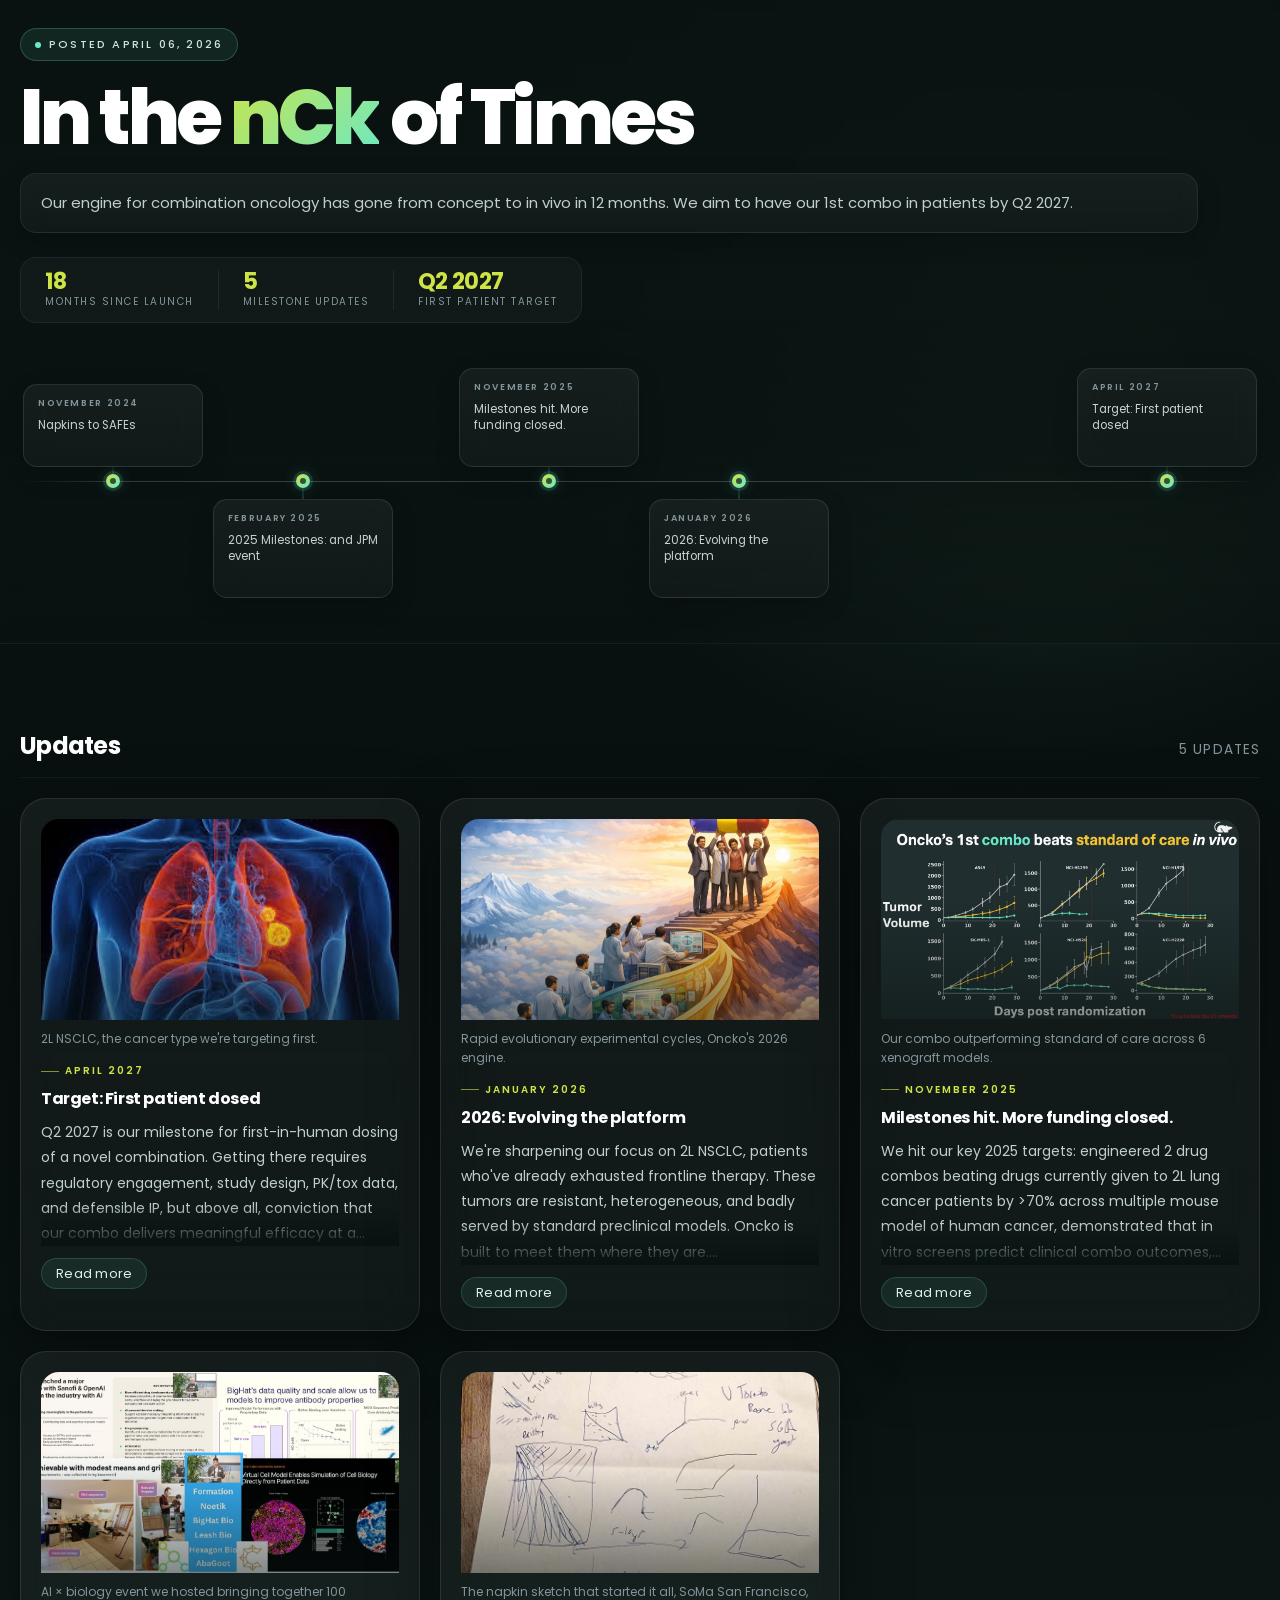
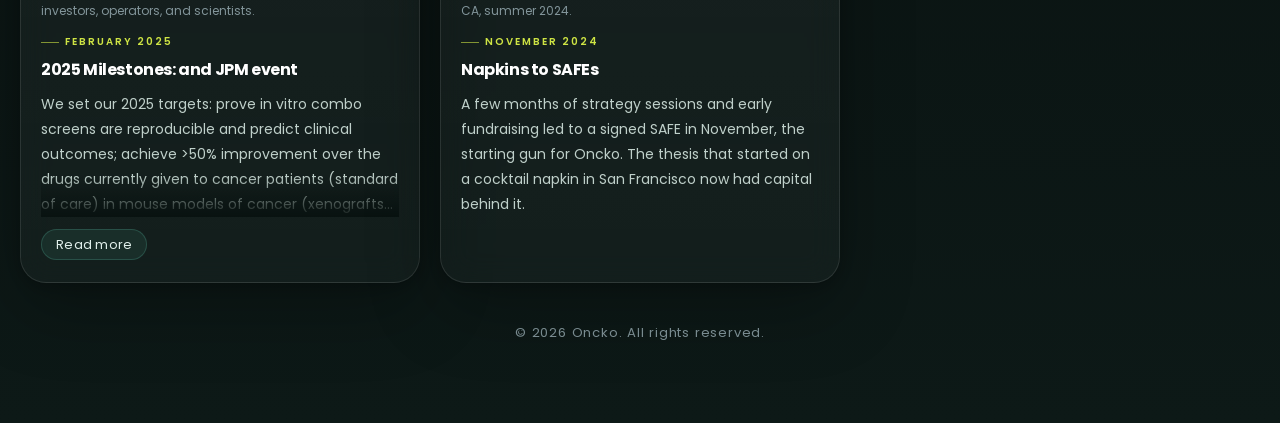
==== inthenckoftimes.html @ 24f765e7 "fixes" ====
<!DOCTYPE html>
<html lang="en">
<head>
  <meta charset="utf-8" />
  <meta name="viewport" content="width=device-width, initial-scale=1.0" />
  <meta name="color-scheme" content="dark" />
  <meta name="robots" content="noindex, nofollow" />
  <title>In the nCk of Times</title>
  <!-- OG / social -->
  <meta property="og:title" content="In the nCk of Times" />
  <meta property="og:description" content="Our engine for combination oncology has gone from concept to in vivo in 12 months. We aim to have our 1st combo in patients by Q2 2027." />
  <meta property="og:type" content="website" />
  <!-- Fonts -->
  <link rel="preconnect" href="https://fonts.googleapis.com">
  <link rel="preconnect" href="https://fonts.gstatic.com" crossorigin>
  <link href="https://fonts.googleapis.com/css2?family=Poppins:ital,wght@0,300;0,400;0,500;0,600;0,700;0,800;1,300;1,400&display=swap" rel="stylesheet">
  <style>
:root {
  --bg-1: #0a1312;
  --bg-2: #08100f;
  --bg-3: #0d1917;
  --text: #ffffff;
  --muted: #bfd0ca;
  --muted-2: #82959a;
  --brand-lime: #cee444;
  --brand-mint: #68e9ca;
  --brand-mint-dim: rgba(104,233,202,0.18);
  --brand-lime-dim: rgba(206,228,68,0.12);
  --panel-border: rgba(255,255,255,0.10);
  --panel-bg: linear-gradient(180deg, rgba(255,255,255,0.05) 0%, rgba(255,255,255,0.03) 100%);
  --shadow-card: 0 24px 72px rgba(0,0,0,0.28), 0 4px 16px rgba(0,0,0,0.18);
  --shadow-sm: 0 8px 24px rgba(0,0,0,0.2);
  --ease-smooth: cubic-bezier(0.22, 1, 0.36, 1);
  --radius: 26px;
  --radius-sm: 16px;
  --timeline-dot-size: 14px;
  --font-display: 'Poppins', ui-sans-serif, system-ui, sans-serif;
  --font-body: 'Poppins', ui-sans-serif, system-ui, sans-serif;
}

* { box-sizing: border-box; margin: 0; padding: 0; }
html { scroll-behavior: smooth; }

body {
  color: var(--text);
  font-family: var(--font-body);
  background:
    radial-gradient(circle at 80% 12%, rgba(104,233,202,0.12), transparent 26%),
    radial-gradient(circle at 84% 16%, rgba(206,228,68,0.08), transparent 18%),
    linear-gradient(180deg, var(--bg-1) 0%, var(--bg-2) 48%, var(--bg-3) 100%);
  overflow-x: hidden;
  -webkit-font-smoothing: antialiased;
}

/* ─── Subtle grid overlay ───────────────────────────────────────────────── */
body::before {
  content: "";
  position: fixed;
  inset: 0;
  background-image:
    linear-gradient(rgba(255,255,255,0.035) 1px, transparent 1px),
    linear-gradient(90deg, rgba(255,255,255,0.035) 1px, transparent 1px);
  background-size: 46px 46px;
  opacity: 0.18;
  pointer-events: none;
  z-index: 0;
}

a { color: var(--brand-mint); text-decoration: none; transition: color 0.2s; }
a:hover { color: #a0fff0; }

/* ─── Hero ─────────────────────────────────────────────────────────────── */
.hero {
  position: relative;
  z-index: 10;
  border-bottom: 1px solid rgba(255,255,255,0.05);
  background: linear-gradient(180deg,
    rgba(10,19,18,0.97) 0%,
    rgba(10,19,18,0.90) 70%,
    rgba(10,19,18,0.40) 100%);
  backdrop-filter: blur(16px);
}

.hero-inner, .shell {
  width: min(1280px, calc(100% - 40px));
  margin: 0 auto;
}
.hero-inner { padding: 28px 0 0; }

/* Top pill */
.top-pills { display: flex; gap: 10px; flex-wrap: wrap; margin-bottom: 20px; }
.kicker {
  display: inline-flex;
  align-items: center;
  gap: 8px;
  padding: 7px 14px;
  border-radius: 999px;
  border: 1px solid rgba(104,233,202,0.24);
  background: rgba(104,233,202,0.09);
  color: rgba(236,252,247,0.88);
  font-size: 11px;
  letter-spacing: 0.2em;
  text-transform: uppercase;
  font-family: var(--font-body);
  font-weight: 500;
}
.kicker-dot {
  width: 6px; height: 6px;
  border-radius: 50%;
  background: var(--brand-mint);
  animation: pulse-dot 2s ease-in-out infinite;
}
@keyframes pulse-dot {
  0%, 100% { opacity: 1; transform: scale(1); }
  50% { opacity: 0.5; transform: scale(0.7); }
}

/* Headline */
h1 {
  font-family: var(--font-display);
  font-size: clamp(2.6rem, 6vw, 5.2rem);
  line-height: 0.94;
  letter-spacing: -0.05em;
  font-weight: 800;
  margin-bottom: 20px;
}
h1 a {
  background: linear-gradient(135deg, var(--brand-lime) 0%, var(--brand-mint) 100%);
  -webkit-background-clip: text;
  -webkit-text-fill-color: transparent;
  background-clip: text;
}

/* Thesis box */
.thesis-box {
  margin-bottom: 24px;
  border: 1px solid rgba(255,255,255,0.07);
  background: var(--panel-bg);
  border-radius: var(--radius-sm);
  padding: 16px 20px;
  backdrop-filter: blur(10px);
  box-shadow: var(--shadow-sm);
  color: var(--muted);
  font-size: 15px;
  line-height: 1.7;
  width: min(1200px, 95%)
}
.thesis-box strong { color: var(--text); }

/* Stats bar */
.stats-bar {
  display: flex;
  align-items: center;
  gap: 0;
  margin-bottom: 28px;
  border: 1px solid rgba(255,255,255,0.06);
  background: rgba(255,255,255,0.03);
  border-radius: var(--radius-sm);
  overflow: hidden;
  width: fit-content;
}
.stat-item {
  display: flex;
  flex-direction: column;
  padding: 12px 24px;
  gap: 2px;
}
.stat-num {
  font-family: var(--font-display);
  font-size: 1.4rem;
  font-weight: 700;
  color: var(--brand-lime);
  letter-spacing: -0.03em;
  line-height: 1;
}
.stat-label {
  font-size: 10px;
  letter-spacing: 0.15em;
  text-transform: uppercase;
  color: var(--muted-2);
}
.stat-divider {
  width: 1px;
  height: 40px;
  background: rgba(255,255,255,0.07);
}

/* ─── Timeline: Desktop ─────────────────────────────────────────────────── */
.timeline-shell { padding-bottom: 32px; }
.timeline-desktop { display: block; }
.timeline-mobile  { display: none;  }

/* overflow: visible so cards/dots that extend beyond the min-height don't clip.
   The hero-inner uses width:min(...) so the rail-wrap must also not clip sides. */
.timeline-rail-wrap {
  position: relative;
  height: 260px;          /* fixed height — not min-height — so dot math is stable */
  overflow: visible;      /* never clip protruding cards or dots */
}
.timeline-rail {
  position: absolute;
  left: 0; right: 0;
  /* Rail sits exactly at the midpoint so above/below cards have equal room */
  top: 130px;
  height: 1px;
  background: linear-gradient(90deg,
    transparent 0%,
    rgba(255,255,255,0.18) 8%,
    rgba(255,255,255,0.18) 92%,
    transparent 100%);
}

/* Groups — the whole group spans the full container height so we can
   bottom-anchor the "above" card independently of its content height.
   Rail lives at top:130px within .timeline-rail-wrap.
   Dot always placed at top: calc(130px - dot_size/2) from GROUP top (which = 0). */
.timeline-group {
  position: absolute;
  transform: translateX(-50%);
  width: 180px;
  height: 260px;          /* matches rail-wrap height */
}
/* Above groups: card is bottom-anchored, grows upward away from rail */
.timeline-group.above { top: 0; }
.timeline-group.above .timeline-group-card {
  position: absolute;
  bottom: 144px;          /* 260 - 130 + 14px gap above rail = sits cleanly above */
  left: 0; right: 0;
}
/* Below groups: card sits below the rail */
.timeline-group.below { top: 0; }
.timeline-group.below .timeline-group-card {
  position: absolute;
  top: 148px;             /* 130px rail + 18px gap */
  left: 0; right: 0;
}

.timeline-group-card {
  border: 1px solid rgba(255,255,255,0.10);
  background: var(--panel-bg);
  border-radius: 14px;
  padding: 12px 14px;
  box-shadow: var(--shadow-sm);
  backdrop-filter: blur(12px);
  cursor: pointer;
  transition: border-color 0.25s var(--ease-smooth), transform 0.25s var(--ease-smooth), box-shadow 0.25s var(--ease-smooth), background 0.25s var(--ease-smooth);
}
/* Trigger card hover from parent group hover OR card self-hover */
.timeline-group:hover .timeline-group-card,
.timeline-group-card:hover {
  border-color: rgba(104,233,202,0.45);
  background: linear-gradient(160deg, rgba(104,233,202,0.08) 0%, rgba(255,255,255,0.04) 100%);
  transform: translateY(-3px);
  box-shadow: 0 16px 40px rgba(0,0,0,0.35), 0 0 0 1px rgba(104,233,202,0.18);
}
/* Show a ↓ hint on above cards so users know they link downward */
.timeline-group .timeline-group-card::after {
  content: "↓ view";
  display: block;
  margin-top: 8px;
  font-size: 9px;
  letter-spacing: 0.14em;
  text-transform: uppercase;
  color: var(--brand-mint);
  opacity: 0;
  transform: translateY(4px);
  transition: opacity 0.2s, transform 0.2s;
}

.timeline-group:hover .timeline-group-card::after,
.timeline-group-card:hover::after {
  opacity: 1;
  transform: translateY(0);
}

.timeline-month {
  color: var(--muted-2);
  font-size: 9px;
  letter-spacing: 0.18em;
  text-transform: uppercase;
  margin-bottom: 8px;
  font-weight: 600;
}
.timeline-links { display: flex; flex-direction: column; gap: 6px; }
.timeline-links a {
  display: block;
  color: rgba(240,250,247,0.82);
  font-size: 11.5px;
  line-height: 1.35;
  font-weight: 400;
  transition: color 0.2s;
}
.timeline-links a:hover { color: #ffffff; }

/* Stem lines — both stretch between card edge and the dot on the rail.
   Dot is always at top: calc(130px - 7px) = 123px from group top.
   ABOVE card bottom is at: 260 - 144 = 116px → stem from 116px to 123px (7px).
   BELOW card top is at 148px → stem from 130px+7px=137px to 148px (11px). */
.timeline-stem {
  position: absolute;
  left: 50%;
  width: 1px;
  transform: translateX(-50%);
  background: linear-gradient(to bottom, rgba(104,233,202,0.15), rgba(104,233,202,0.35));
  pointer-events: none;
}
.timeline-group.above .timeline-stem {
  top: 116px;    /* = card bottom (260 - 144) */
  height: 14px;  /* reaches dot top at 130px */
}
.timeline-group.below .timeline-stem {
  top: 137px;    /* = dot bottom (130 + 7) */
  height: 11px;  /* reaches card top at 148px */
}

/* ─── Desktop timeline group is now a single <a> ────────────────────────── */
.timeline-group {
  text-decoration: none;
  color: inherit;
}
.timeline-group:focus-visible {
  outline: 2px solid var(--brand-mint);
  outline-offset: 4px;
  border-radius: 14px;
}

/* Title-link spans (data-href) inside the group card */
.tl-title-link {
  display: block;
  color: rgba(240,250,247,0.82);
  font-size: 11.5px;
  line-height: 1.35;
  font-weight: 400;
  cursor: pointer;
  transition: color 0.2s;
}
.tl-title-link:hover { color: #ffffff; }
.tl-title-link:focus-visible {
  outline: 1px solid var(--brand-mint);
  outline-offset: 2px;
  border-radius: 3px;
}

/* Dots — anchored ABSOLUTELY from the group container at the rail line */
.timeline-dot {
  position: absolute;
  left: 50%;
  width: var(--timeline-dot-size);
  height: var(--timeline-dot-size);
  transform: translateX(-50%);
  border-radius: 50%;
  background: linear-gradient(135deg, var(--brand-lime), var(--brand-mint));
  box-shadow: 0 0 0 3px rgba(104,233,202,0.15), 0 0 16px rgba(104,233,202,0.25);
  pointer-events: none;   /* parent <a> handles all clicks */
  transition: box-shadow 0.25s var(--ease-smooth), transform 0.2s var(--ease-smooth);
  display: flex;
  align-items: center;
  justify-content: center;
}
.timeline-dot span {
  display: block;
  width: 6px;
  height: 6px;
  background: rgba(10,19,18,0.7);
  border-radius: 50%;
  transition: transform 0.2s var(--ease-smooth);
}
/* Dot animates whenever the parent group <a> is hovered or focused */
.timeline-group:hover .timeline-dot,
.timeline-group:focus-visible .timeline-dot {
  box-shadow: 0 0 0 6px rgba(104,233,202,0.22), 0 0 28px rgba(104,233,202,0.5);
  transform: translateX(-50%) scale(1.25);
}
.timeline-group:hover .timeline-dot span,
.timeline-group:focus-visible .timeline-dot span { transform: scale(0); }

/* Both above and below: dot sits at exactly top:130px - half dot height from container top */
.timeline-group.above .timeline-dot,
.timeline-group.below .timeline-dot {
  top: calc(130px - var(--timeline-dot-size) / 2);
}

/* ─── Timeline: Mobile (vertical) ─────────────────────────────────────── */
@media (max-width: 760px) {
  .timeline-desktop { display: none; }
  .timeline-mobile  { display: block; padding: 4px 0 16px; }

  .timeline-mobile-item {
    display: flex;
    align-items: center;          /* vertically center dot with content block */
    gap: 14px;
    position: relative;
    padding-bottom: 16px;
    text-decoration: none;
    color: var(--text);
  }
  /* Vertical connector — runs from center of this dot to center of next */
  .timeline-mobile-item:not(:last-child)::after {
    content: "";
    position: absolute;
    left: 13px;                   /* half of 28px dot = center */
    top: 28px;                    /* from dot center downward */
    bottom: 0;
    width: 1px;
    background: rgba(255,255,255,0.1);
    pointer-events: none;
  }

  .timeline-mobile-dot {
    flex-shrink: 0;
    align-self: center;           /* keep dot centered even if content grows */
    width: 28px;
    height: 28px;
    border-radius: 50%;
    background: linear-gradient(135deg, var(--brand-lime), var(--brand-mint));
    box-shadow: 0 0 0 3px rgba(104,233,202,0.12), 0 0 14px rgba(104,233,202,0.2);
    display: flex;
    align-items: center;
    justify-content: center;
    transition: box-shadow 0.25s var(--ease-smooth), transform 0.25s var(--ease-smooth);
  }
  .timeline-mobile-dot span {
    display: block;
    width: 10px; height: 10px;
    background: rgba(10,19,18,0.7);
    border-radius: 50%;
    transition: transform 0.2s var(--ease-smooth);
  }

  /* Hover/focus the whole row → animate both dot AND content */
  .timeline-mobile-item:hover .timeline-mobile-dot,
  .timeline-mobile-item:focus-visible .timeline-mobile-dot {
    box-shadow: 0 0 0 6px rgba(104,233,202,0.2), 0 0 22px rgba(104,233,202,0.45);
    transform: scale(1.18);
  }
  .timeline-mobile-item:hover .timeline-mobile-dot span,
  .timeline-mobile-item:focus-visible .timeline-mobile-dot span {
    transform: scale(0);
  }

  .timeline-mobile-content {
    flex: 1;
    border: 1px solid rgba(255,255,255,0.10);
    background: var(--panel-bg);
    border-radius: 14px;
    padding: 12px 14px;
    backdrop-filter: blur(10px);
    transition: border-color 0.25s var(--ease-smooth), background 0.25s var(--ease-smooth),
                box-shadow 0.25s var(--ease-smooth), transform 0.25s var(--ease-smooth);
  }
  .timeline-mobile-item:hover .timeline-mobile-content,
  .timeline-mobile-item:focus-visible .timeline-mobile-content {
    border-color: rgba(104,233,202,0.45);
    background: linear-gradient(160deg, rgba(104,233,202,0.08) 0%, rgba(255,255,255,0.04) 100%);
    box-shadow: 0 12px 32px rgba(0,0,0,0.3), 0 0 0 1px rgba(104,233,202,0.15);
    transform: translateY(-2px);
  }
  .timeline-mobile-content .timeline-month { margin-bottom: 6px; }

  /* Individual title spans — same tl-title-link pattern as desktop */
  .timeline-mobile-content .tl-title-link {
    display: block;
    color: rgba(240,250,247,0.82);
    font-size: 11.5px;
    line-height: 1.35;
    font-weight: 400;
    cursor: pointer;
    transition: color 0.2s;
  }
  .timeline-mobile-content .tl-title-link:hover { color: #ffffff; }

  .timeline-mobile-item:focus-visible {
    outline: 2px solid var(--brand-mint);
    outline-offset: 3px;
    border-radius: 14px;
  }
}

/* ─── Main content shell ────────────────────────────────────────────────── */
.shell {
  position: relative;
  z-index: 5;
  padding: 36px 0 80px;
}

.section { margin-top: 48px; }
.section-head {
  display: flex;
  align-items: baseline;
  justify-content: space-between;
  gap: 12px;
  margin-bottom: 20px;
  padding-bottom: 14px;
  border-bottom: 1px solid rgba(255,255,255,0.05);
}
.section-title {
  font-family: var(--font-display);
  font-size: clamp(1.15rem, 2vw, 1.5rem);
  letter-spacing: -0.03em;
  font-weight: 700;
}
.section-kicker {
  color: var(--muted-2);
  font-size: 0.85rem;
  letter-spacing: 0.08em;
  text-transform: uppercase;
}

/* ─── Cards ────────────────────────────────────────────────────────────── */
.grid {
  display: grid;
  grid-template-columns: repeat(auto-fill, minmax(320px, 1fr));
  gap: 20px;
}

.card {
  border-radius: var(--radius);
  overflow: hidden;
  border: 1px solid var(--panel-border);
  background: linear-gradient(180deg, rgba(255,255,255,0.05), rgba(255,255,255,0.03));
  backdrop-filter: blur(16px);
  box-shadow: var(--shadow-card);
  scroll-margin-top: 0;
  transition: transform 0.3s var(--ease-smooth),
              box-shadow 0.3s var(--ease-smooth),
              border-color 0.3s;
  /* Entrance animation */
  opacity: 0;
  transform: translateY(20px);
}
.card.visible {
  opacity: 1;
  transform: translateY(0);
  transition: opacity 0.55s ease, transform 0.55s var(--ease-smooth),
              box-shadow 0.3s, border-color 0.3s;
}
.card:hover {
  transform: translateY(-4px);
  box-shadow: 0 32px 80px rgba(0,0,0,0.4), 0 0 0 1px rgba(104,233,202,0.1);
  border-color: rgba(104,233,202,0.24);
}

.image-frame {
  aspect-ratio: 16 / 9;
  background: rgba(255,255,255,0.025);
  overflow: hidden;
  border-radius: 18px 18px 0 0;
  position: relative;
}
.image-frame::after {
  content: "";
  position: absolute;
  inset: 0;
  background: linear-gradient(to bottom, transparent 40%, rgba(10,19,18,0.5) 100%);
}
.card img {
  width: 100%; height: 100%;
  object-fit: cover;
  display: block;
  transition: transform 0.5s cubic-bezier(0.23,1,0.32,1);
}

.card-body { padding: 20px 20px 22px; }

.figure-caption {
  margin-top: 10px;
  color: var(--muted-2);
  font-size: 12px;
  line-height: 1.55;
}

.date {
  display: inline-flex;
  align-items: center;
  gap: 6px;
  font-size: 10px;
  letter-spacing: 0.2em;
  text-transform: uppercase;
  color: var(--brand-lime);
  font-weight: 600;
  margin: 14px 0 10px;
}
.date::before {
  content: "";
  display: block;
  width: 18px; height: 1px;
  background: var(--brand-lime);
  opacity: 0.6;
}

.card h2 {
  font-family: var(--font-display);
  margin: 0 0 12px;
  font-size: clamp(1rem, 1.2vw, 1.1rem);
  line-height: 1.2;
  letter-spacing: -0.025em;
  font-weight: 700;
  color: var(--text);
  /* scroll-margin set dynamically by JS to clear the hero header */
  scroll-margin-top: 120px;
}

.richtext {
  color: var(--muted);
  font-size: 14px;
  line-height: 1.8;
}
.richtext p { margin: 0 0 10px; }
.richtext p:last-child { margin-bottom: 0; }
.richtext strong { color: rgba(244,252,249,0.95); }
.richtext em { color: rgba(230,245,241,0.85); font-style: italic; }
.richtext a { color: var(--brand-mint); }

.empty-summary { display: none; }

/* Collapsible text */
.summary { position: relative; }
.summary.is-collapsible:not(.expanded) {
  display: -webkit-box;
  -webkit-box-orient: vertical;
  -webkit-line-clamp: 5;
  overflow: hidden;
}
.summary.is-collapsible:not(.expanded)::after {
  content: "";
  position: absolute;
  inset: auto 0 0 0;
  height: 3em;
  pointer-events: none;
  background: linear-gradient(transparent, rgba(8,18,16,0.95));
}

.read-more-btn {
  margin-top: 12px;
  cursor: pointer;
  color: rgba(236,250,246,0.95);
  border: 1px solid rgba(104,233,202,0.18);
  background: rgba(104,233,202,0.08);
  border-radius: 999px;
  padding: 8px 14px;
  font-family: var(--font-body);
  font-size: 13px;
  line-height: 1;
  letter-spacing: 0.02em;
  transition: background 180ms ease, border-color 180ms ease, transform 180ms ease;
}
.read-more-btn:hover {
  background: rgba(104,233,202,0.14);
  border-color: rgba(104,233,202,0.28);
  transform: translateY(-1px);
}
.read-more-btn[hidden] { display: none !important; }

/* Why this matters */
.why-box {
  margin-top: 16px;
  border-radius: 10px;
  border: 1px solid rgba(104,233,202,0.14);
  background: rgba(104,233,202,0.05);
  padding: 12px 14px;
}
.why-label {
  font-size: 9px;
  letter-spacing: 0.2em;
  text-transform: uppercase;
  color: var(--brand-mint);
  font-weight: 600;
  margin-bottom: 8px;
}
.why-box p {
  color: rgba(240,250,247,0.85);
  font-size: 13px;
  line-height: 1.65;
  margin: 0;
}

/* ─── Closing box ───────────────────────────────────────────────────────── */
.closing-box {
  margin-top: 56px;
  border-radius: var(--radius);
  border: 1px solid rgba(255,255,255,0.06);
  background: linear-gradient(135deg, rgba(206,228,68,0.04) 0%, rgba(104,233,202,0.06) 100%);
  padding: 32px 36px;
  backdrop-filter: blur(12px);
  position: relative;
  overflow: hidden;
}
.closing-box::before {
  content: "";
  position: absolute;
  top: -40px; right: -40px;
  width: 200px; height: 200px;
  border-radius: 50%;
  background: radial-gradient(circle, rgba(104,233,202,0.07) 0%, transparent 70%);
  pointer-events: none;
}
.closing-eyebrow {
  font-size: 10px;
  letter-spacing: 0.2em;
  text-transform: uppercase;
  color: var(--brand-lime);
  font-weight: 600;
  margin-bottom: 12px;
}
.closing-title {
  font-family: var(--font-display);
  font-size: 1.3rem;
  letter-spacing: -0.03em;
  font-weight: 700;
  margin-bottom: 12px;
}
.closing-body {
  color: var(--muted);
  font-size: 15px;
  line-height: 1.75;
}

/* ─── Footer ─────────────────────────────────────────────────────────────── */
.footer-note {
  color: var(--muted-2);
  text-align: center;
  padding-top: 40px;
  font-size: 0.82rem;
  letter-spacing: 0.06em;
}

/* ─── Entrance animations ───────────────────────────────────────────────── */
[data-animate] {
  opacity: 0;
  transform: translateY(16px);
  transition: opacity 0.6s ease, transform 0.6s var(--ease-smooth);
}
[data-animate].visible {
  opacity: 1;
  transform: translateY(0);
}

/* ─── Responsive ─────────────────────────────────────────────────────────── */
@media (max-width: 860px) {
  .stats-bar { width: 100%; }
  .stat-item { flex: 1; align-items: center; }
}
@media (max-width: 600px) {
  .hero-inner, .shell { width: calc(100% - 28px); }
  .grid { grid-template-columns: 1fr; }
  .stats-bar {
    flex-direction: column;
    width: fit-content;
  }
  .stat-divider { width: 40px; height: 1px; }
  .closing-box { padding: 24px 20px; }
  h1 { margin-bottom: 16px; }
}
</style>
</head>
<body>
  <header class="hero">
    <div class="hero-inner">
      <div class="top-pills">
        <div class="kicker"><span class="kicker-dot"></span>Posted April 06, 2026</div>
      </div>
      <h1>In the <a href="https://en.wikipedia.org/wiki/Binomial_coefficient" target="_blank" rel="noopener noreferrer">nCk</a> of Times</h1>
      <div class="thesis-box"><p>Our engine for combination oncology has gone from concept to in vivo in 12 months. We aim to have our 1st combo in patients by Q2 2027.</p></div>
      <div class="stats-bar">
  <div class="stat-item">
    <span class="stat-num">18</span>
    <span class="stat-label">months since launch</span>
  </div>
  <div class="stat-divider"></div>
  <div class="stat-item">
    <span class="stat-num">5</span>
    <span class="stat-label">milestone updates</span>
  </div>
  <div class="stat-divider"></div>
  <div class="stat-item">
    <span class="stat-num">Q2 2027</span>
    <span class="stat-label">first patient target</span>
  </div>
</div>
      <div class="timeline-shell"><div class="timeline-desktop"><div class="timeline-rail-wrap"><div class="timeline-rail"></div><a class="timeline-group above" href="#update-napkins-to-safes" style="left:7.50%;" aria-label="Jump to November 2024 updates"><div class="timeline-group-card"><div class="timeline-month">November 2024</div><div class="timeline-links"><span class="tl-title-link" data-href="#update-napkins-to-safes" role="link" tabindex="0">Napkins to SAFEs</span></div></div><div class="timeline-stem"></div><div class="timeline-dot"><span></span></div></a><a class="timeline-group below" href="#update-2025-milestones-and-jpm-event" style="left:22.81%;" aria-label="Jump to February 2025 updates"><div class="timeline-group-card"><div class="timeline-month">February 2025</div><div class="timeline-links"><span class="tl-title-link" data-href="#update-2025-milestones-and-jpm-event" role="link" tabindex="0">2025 Milestones: and JPM event</span></div></div><div class="timeline-stem"></div><div class="timeline-dot"><span></span></div></a><a class="timeline-group above" href="#update-milestones-hit-more-funding-closed" style="left:42.67%;" aria-label="Jump to November 2025 updates"><div class="timeline-group-card"><div class="timeline-month">November 2025</div><div class="timeline-links"><span class="tl-title-link" data-href="#update-milestones-hit-more-funding-closed" role="link" tabindex="0">Milestones hit. More funding closed.</span></div></div><div class="timeline-stem"></div><div class="timeline-dot"><span></span></div></a><a class="timeline-group below" href="#update-2026-evolving-the-platform" style="left:57.98%;" aria-label="Jump to January 2026 updates"><div class="timeline-group-card"><div class="timeline-month">January 2026</div><div class="timeline-links"><span class="tl-title-link" data-href="#update-2026-evolving-the-platform" role="link" tabindex="0">2026: Evolving the platform</span></div></div><div class="timeline-stem"></div><div class="timeline-dot"><span></span></div></a><a class="timeline-group above" href="#update-target-first-patient-dosed" style="left:92.50%;" aria-label="Jump to April 2027 updates"><div class="timeline-group-card"><div class="timeline-month">April 2027</div><div class="timeline-links"><span class="tl-title-link" data-href="#update-target-first-patient-dosed" role="link" tabindex="0">Target: First patient dosed</span></div></div><div class="timeline-stem"></div><div class="timeline-dot"><span></span></div></a></div></div><div class="timeline-mobile"><a class="timeline-mobile-item" href="#update-napkins-to-safes" aria-label="Jump to November 2024 updates"><div class="timeline-mobile-dot"><span></span></div><div class="timeline-mobile-content"><div class="timeline-month">November 2024</div><div class="timeline-links"><span class="tl-title-link" data-href="#update-napkins-to-safes" role="link" tabindex="0">Napkins to SAFEs</span></div></div></a><a class="timeline-mobile-item" href="#update-2025-milestones-and-jpm-event" aria-label="Jump to February 2025 updates"><div class="timeline-mobile-dot"><span></span></div><div class="timeline-mobile-content"><div class="timeline-month">February 2025</div><div class="timeline-links"><span class="tl-title-link" data-href="#update-2025-milestones-and-jpm-event" role="link" tabindex="0">2025 Milestones: and JPM event</span></div></div></a><a class="timeline-mobile-item" href="#update-milestones-hit-more-funding-closed" aria-label="Jump to November 2025 updates"><div class="timeline-mobile-dot"><span></span></div><div class="timeline-mobile-content"><div class="timeline-month">November 2025</div><div class="timeline-links"><span class="tl-title-link" data-href="#update-milestones-hit-more-funding-closed" role="link" tabindex="0">Milestones hit. More funding closed.</span></div></div></a><a class="timeline-mobile-item" href="#update-2026-evolving-the-platform" aria-label="Jump to January 2026 updates"><div class="timeline-mobile-dot"><span></span></div><div class="timeline-mobile-content"><div class="timeline-month">January 2026</div><div class="timeline-links"><span class="tl-title-link" data-href="#update-2026-evolving-the-platform" role="link" tabindex="0">2026: Evolving the platform</span></div></div></a><a class="timeline-mobile-item" href="#update-target-first-patient-dosed" aria-label="Jump to April 2027 updates"><div class="timeline-mobile-dot"><span></span></div><div class="timeline-mobile-content"><div class="timeline-month">April 2027</div><div class="timeline-links"><span class="tl-title-link" data-href="#update-target-first-patient-dosed" role="link" tabindex="0">Target: First patient dosed</span></div></div></a></div></div>
    </div>
  </header>

  <main class="shell">
    <section class="section" data-animate>
  <div class="section-head">
    <h3 class="section-title">Updates</h3>
    <div class="section-kicker">5 updates</div>
  </div>
  <div class="grid"><article class="card">
  <div class="card-body">
    <div class="image-frame"><img src="img/ncktimes/202704.jpeg" alt="2L NSCLC, the cancer type we&#x27;re targeting first." loading="lazy" decoding="async"></div><div class="figure-caption"><p>2L NSCLC, the cancer type we're targeting first.</p></div>
    <div class="date">April 2027</div>
    <h2 id="update-target-first-patient-dosed">Target: First patient dosed</h2>
    <div class="richtext summary"><p>Q2 2027 is our milestone for first-in-human dosing of a novel combination. Getting there requires regulatory engagement, study design, PK/tox data, and defensible IP, but above all, conviction that our combo delivers meaningful efficacy at a tolerable dose. Every experiment we run is in service of that moment.</p></div>
    <button class="read-more-btn" type="button" onclick="toggleReadMore(this)" aria-expanded="false" hidden>Read more</button>
    
  </div>
</article>
<article class="card">
  <div class="card-body">
    <div class="image-frame"><img src="img/ncktimes/202601.jpg" alt="Rapid evolutionary experimental cycles, Oncko&#x27;s 2026 engine." loading="lazy" decoding="async"></div><div class="figure-caption"><p>Rapid evolutionary experimental cycles, Oncko's 2026 engine.</p></div>
    <div class="date">January 2026</div>
    <h2 id="update-2026-evolving-the-platform">2026: Evolving the platform</h2>
    <div class="richtext summary"><p>We're sharpening our focus on 2L NSCLC, patients who've already exhausted frontline therapy. These tumors are resistant, heterogeneous, and badly served by standard preclinical models. Oncko is built to meet them where they are.</p>
<p>Year 1 → Year 2 targets:
Evidence base: in vitro only →  layered clinical and mechanistic data
Scale of testing: 10 → 100 combos tested in vivo
Program maturity: 1 early screen →  2 pharma/investor-grade packages with defensible IP</p></div>
    <button class="read-more-btn" type="button" onclick="toggleReadMore(this)" aria-expanded="false" hidden>Read more</button>
    
  </div>
</article>
<article class="card">
  <div class="card-body">
    <div class="image-frame"><img src="img/ncktimes/202511.jpg" alt="Our combo outperforming standard of care across 6 xenograft models." loading="lazy" decoding="async"></div><div class="figure-caption"><p>Our combo outperforming standard of care across 6 xenograft models.</p></div>
    <div class="date">November 2025</div>
    <h2 id="update-milestones-hit-more-funding-closed">Milestones hit. More funding closed.</h2>
    <div class="richtext summary"><p>We hit our key 2025 targets: engineered 2 drug combos beating drugs currently given to 2L lung cancer patients by &gt;70% across multiple mouse model of human cancer, demonstrated that in vitro screens predict clinical combo outcomes, and closed additional funding.</p></div>
    <button class="read-more-btn" type="button" onclick="toggleReadMore(this)" aria-expanded="false" hidden>Read more</button>
    
  </div>
</article>
<article class="card">
  <div class="card-body">
    <div class="image-frame"><img src="img/ncktimes/202502.jpg" alt="AI × biology event we hosted bringing together 100 investors, operators, and scientists." loading="lazy" decoding="async"></div><div class="figure-caption"><p>AI × biology event we hosted bringing together 100 investors, operators, and scientists.</p></div>
    <div class="date">February 2025</div>
    <h2 id="update-2025-milestones-and-jpm-event">2025 Milestones: and JPM event</h2>
    <div class="richtext summary"><p>We set our 2025 targets: prove in vitro combo screens are reproducible and predict clinical outcomes; achieve &gt;50% improvement over the drugs currently given to cancer patients (standard of care) in mouse models of cancer (xenografts). Alongside that, our AI x bio side event at JPM drew 100 attendees: pharma, investors, founders, and AI researchers in one room.</p></div>
    <button class="read-more-btn" type="button" onclick="toggleReadMore(this)" aria-expanded="false" hidden>Read more</button>
    
  </div>
</article>
<article class="card">
  <div class="card-body">
    <div class="image-frame"><img src="img/ncktimes/202411.jpg" alt="The napkin sketch that started it all, SoMa San Francisco, CA, summer 2024." loading="lazy" decoding="async"></div><div class="figure-caption"><p>The napkin sketch that started it all, SoMa San Francisco, CA, summer 2024.</p></div>
    <div class="date">November 2024</div>
    <h2 id="update-napkins-to-safes">Napkins to SAFEs</h2>
    <div class="richtext summary"><p>A few months of strategy sessions and early fundraising led to a signed SAFE in November, the starting gun for Oncko. The thesis that started on a cocktail napkin in San Francisco now had capital behind it.</p></div>
    <button class="read-more-btn" type="button" onclick="toggleReadMore(this)" aria-expanded="false" hidden>Read more</button>
    
  </div>
</article></div>
</section>
    <!-- <div class="closing-box" data-animate>
      <div class="closing-eyebrow">What&#8217;s next</div>
      <div class="closing-title">The road to first human dosing</div>
      <div class="closing-body richtext"><p>The next phase is about converting platform advantage into clinical readiness: deepening validation, sharpening program selection, and translating a compounding data engine toward first human dosing in Q2 2027.</p></div>
    </div> -->


    <div class="footer-note">&copy; 2026 Oncko. All rights reserved.</div>
  </main>

  <script>
// ── Read more / collapse ─────────────────────────────────────────────────
function updateSummaryClamp(card) {
  const summary = card.querySelector('.summary');
  const button  = card.querySelector('.read-more-btn');
  if (!summary || !button) return;
  summary.classList.remove('expanded', 'is-collapsible');
  button.hidden = true;
  button.textContent = 'Read more';
  button.setAttribute('aria-expanded', 'false');
  const lineHeight = parseFloat(window.getComputedStyle(summary).lineHeight) || 22;
  const maxH = lineHeight * 5 + 4;
  if (summary.scrollHeight > maxH) {
    summary.classList.add('is-collapsible');
    button.hidden = false;
  }
}

function toggleReadMore(button) {
  const card    = button.closest('.card');
  const summary = card && card.querySelector('.summary');
  if (!summary) return;
  const expanded = summary.classList.toggle('expanded');
  button.textContent = expanded ? 'Show less' : 'Read more';
  button.setAttribute('aria-expanded', String(expanded));
}
window.toggleReadMore = toggleReadMore;

// ── Scroll-margin: stay clear of the sticky hero ──────────────────────────
function updateScrollMargins() {
  const heroH = document.querySelector('.hero')?.offsetHeight ?? 80;
  const margin = heroH + 24;
  // Anchor target is the h2, so put scroll-margin on h2[id]
  document.querySelectorAll('.card h2[id]').forEach(h => {
    h.style.scrollMarginTop = margin + 'px';
  });
}

// ── Reveal a card instantly (bypass entrance animation) ───────────────────
function revealCard(el) {
  if (!el) return;
  // el may be the h2 anchor or the card itself
  const card = el.closest('.card') ?? el;
  card.style.transitionDelay = '0ms';
  card.classList.add('visible');
}

// ── Navigate to an anchor, revealing the target card immediately ──────────
function navigateToHash(hash) {
  if (!hash) return;
  const target = document.querySelector(hash);
  if (!target) return;
  // target is the h2; reveal its parent card before scrolling
  revealCard(target);
  // Also reveal any cards already on-screen
  document.querySelectorAll('.card').forEach(c => {
    const rect = c.getBoundingClientRect();
    if (rect.top < window.innerHeight) revealCard(c);
  });
  requestAnimationFrame(() => {
    target.scrollIntoView({ behavior: 'smooth', block: 'start' });
  });
}

// ── Scroll-triggered entrance animations ─────────────────────────────────
function initAnimations() {
  const io = new IntersectionObserver(
    (entries) => entries.forEach(e => {
      if (e.isIntersecting) {
        e.target.classList.add('visible');
        io.unobserve(e.target);
      }
    }),
    { threshold: 0.06, rootMargin: '0px 0px -30px 0px' }
  );

  document.querySelectorAll('.grid').forEach(grid => {
    grid.querySelectorAll('.card').forEach((card, i) => {
      card.style.transitionDelay = `${i * 60}ms`;
      io.observe(card);
    });
  });

  document.querySelectorAll('[data-animate]').forEach(el => io.observe(el));
}

// ── Intercept in-page anchor clicks and tl-title-link span clicks ────────
document.addEventListener('click', e => {
  // Handle .tl-title-link spans (data-href) — individual title links in groups
  const span = e.target.closest('.tl-title-link[data-href]');
  if (span) {
    e.stopPropagation();  // prevent the parent <a> from also firing
    const hash = span.dataset.href;
    navigateToHash(hash);
    history.pushState(null, '', hash);
    return;
  }
  // Handle normal in-page <a href="#..."> links
  const link = e.target.closest('a[href^="#"]');
  if (!link) return;
  const hash = link.getAttribute('href');
  const target = document.querySelector(hash);
  if (!target) return;
  e.preventDefault();
  navigateToHash(hash);
  history.pushState(null, '', hash);
});

// Keyboard support for tl-title-link spans
document.addEventListener('keydown', e => {
  if (e.key !== 'Enter' && e.key !== ' ') return;
  const span = e.target.closest('.tl-title-link[data-href]');
  if (!span) return;
  e.preventDefault();
  const hash = span.dataset.href;
  navigateToHash(hash);
  history.pushState(null, '', hash);
});

// Handle browser back/forward
window.addEventListener('popstate', () => {
  if (location.hash) navigateToHash(location.hash);
});

// ── Init ─────────────────────────────────────────────────────────────────
window.addEventListener('load', () => {
  document.querySelectorAll('.card').forEach(updateSummaryClamp);
  updateScrollMargins();
  initAnimations();
  // Reveal targeted card if page was opened with a hash (e.g. from a shared link)
  if (location.hash) navigateToHash(location.hash);
});
</script>
</body>
</html>
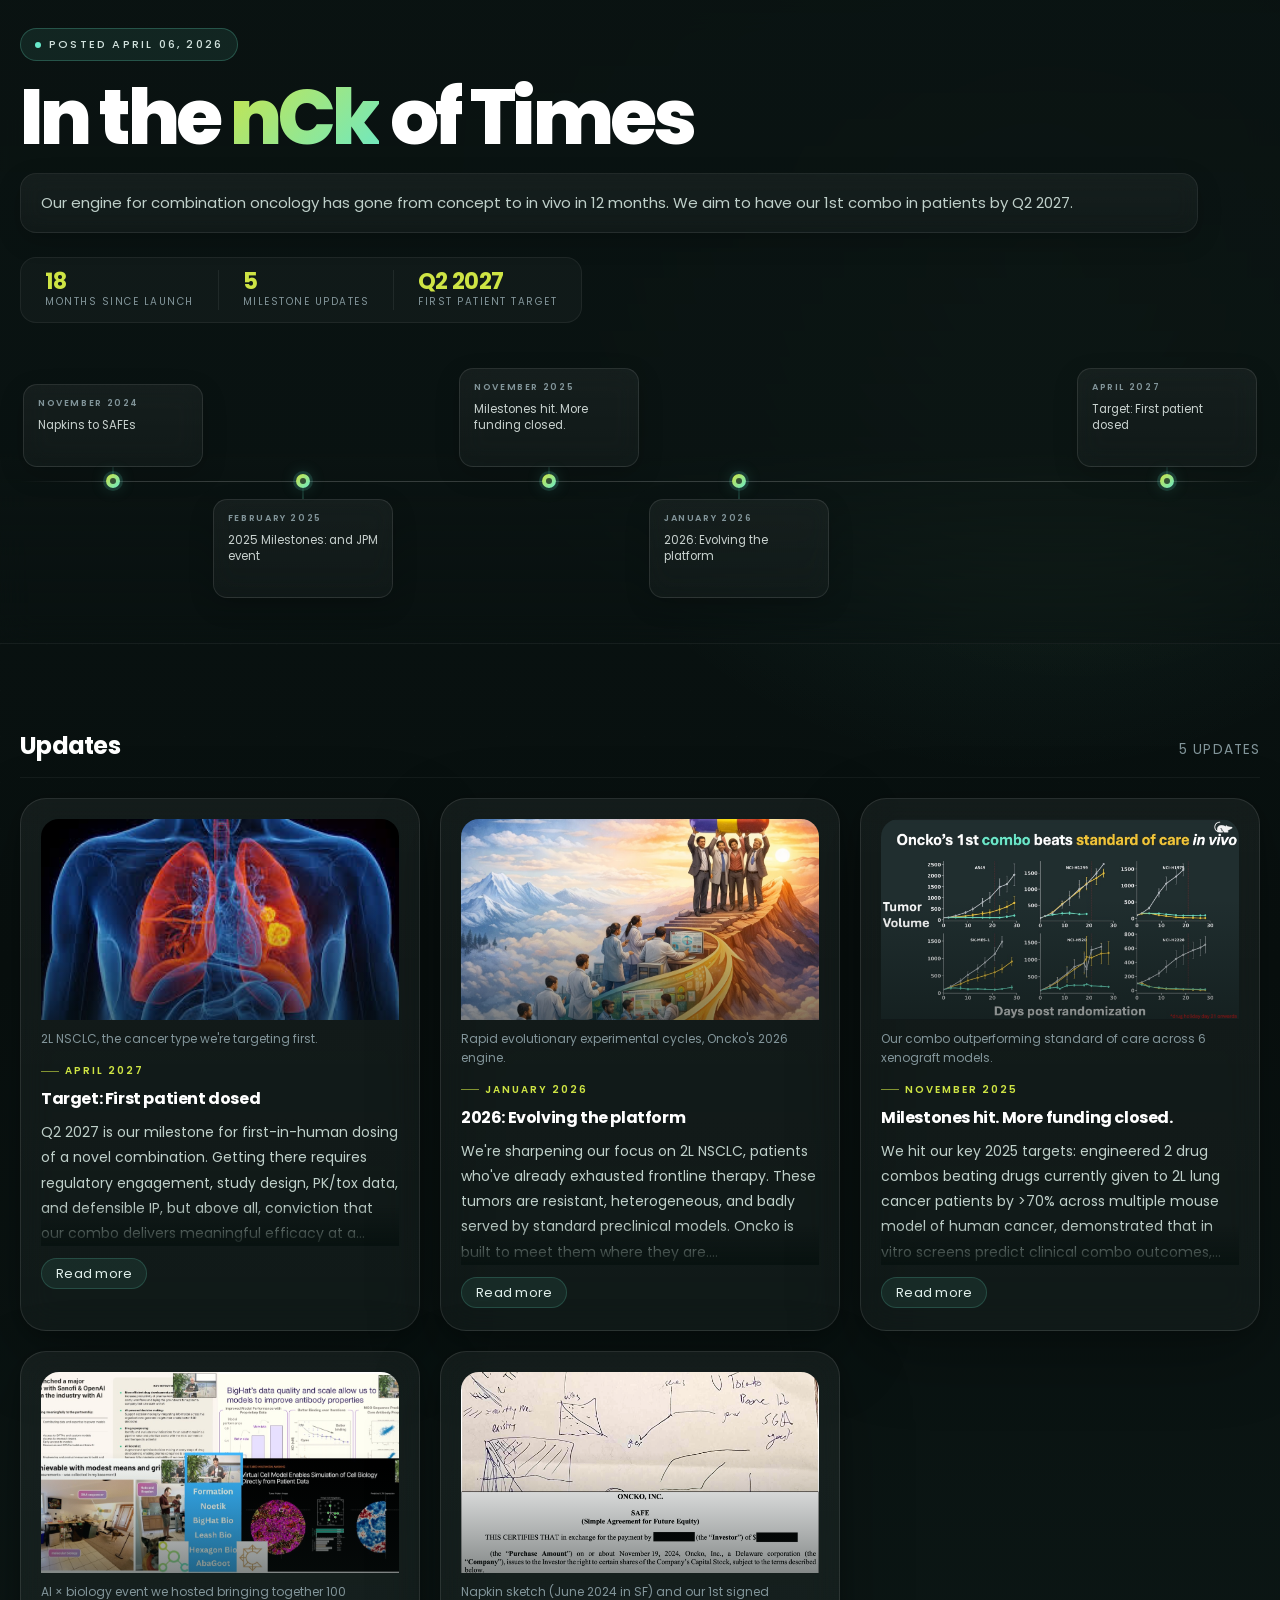
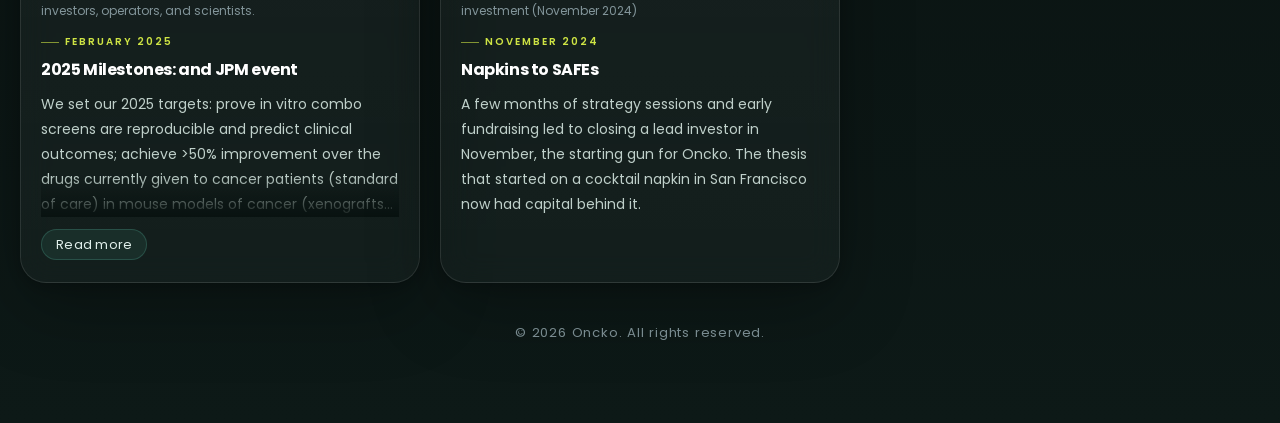
==== commit 6da5486f: "fixnews" ====
--- a/inthenckoftimes.html
+++ b/inthenckoftimes.html
@@ -833,10 +833,10 @@
 </article>
 <article class="card">
   <div class="card-body">
-    <div class="image-frame"><img src="img/ncktimes/202411.jpg" alt="The napkin sketch that started it all, SoMa San Francisco, CA, summer 2024." loading="lazy" decoding="async"></div><div class="figure-caption"><p>The napkin sketch that started it all, SoMa San Francisco, CA, summer 2024.</p></div>
+    <div class="image-frame"><img src="img/ncktimes/202411.jpg" alt="Napkin sketch (June 2024 in SF) and our 1st signed investment (November 2024)" loading="lazy" decoding="async"></div><div class="figure-caption"><p>Napkin sketch (June 2024 in SF) and our 1st signed investment (November 2024)</p></div>
     <div class="date">November 2024</div>
     <h2 id="update-napkins-to-safes">Napkins to SAFEs</h2>
-    <div class="richtext summary"><p>A few months of strategy sessions and early fundraising led to a signed SAFE in November, the starting gun for Oncko. The thesis that started on a cocktail napkin in San Francisco now had capital behind it.</p></div>
+    <div class="richtext summary"><p>A few months of strategy sessions and early fundraising led to closing a lead investor in November, the starting gun for Oncko. The thesis that started on a cocktail napkin in San Francisco now had capital behind it.</p></div>
     <button class="read-more-btn" type="button" onclick="toggleReadMore(this)" aria-expanded="false" hidden>Read more</button>
     
   </div>
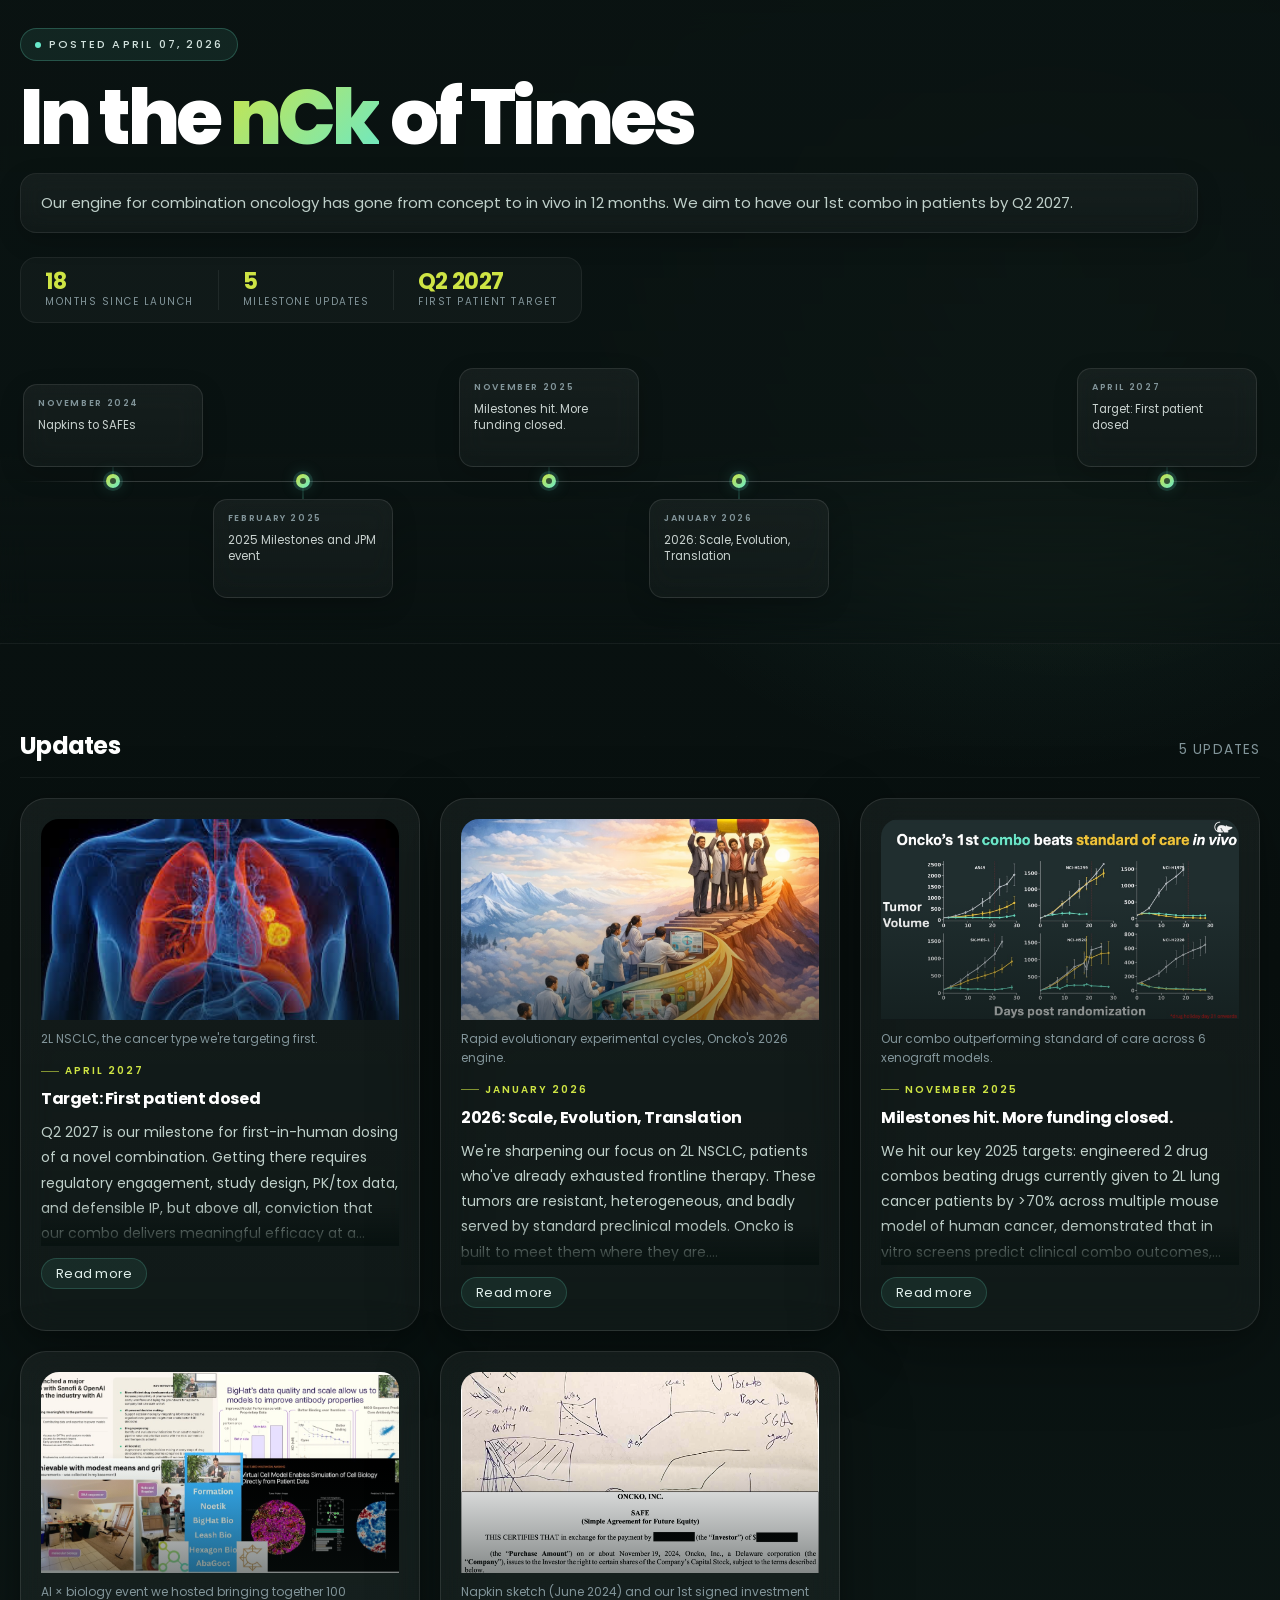
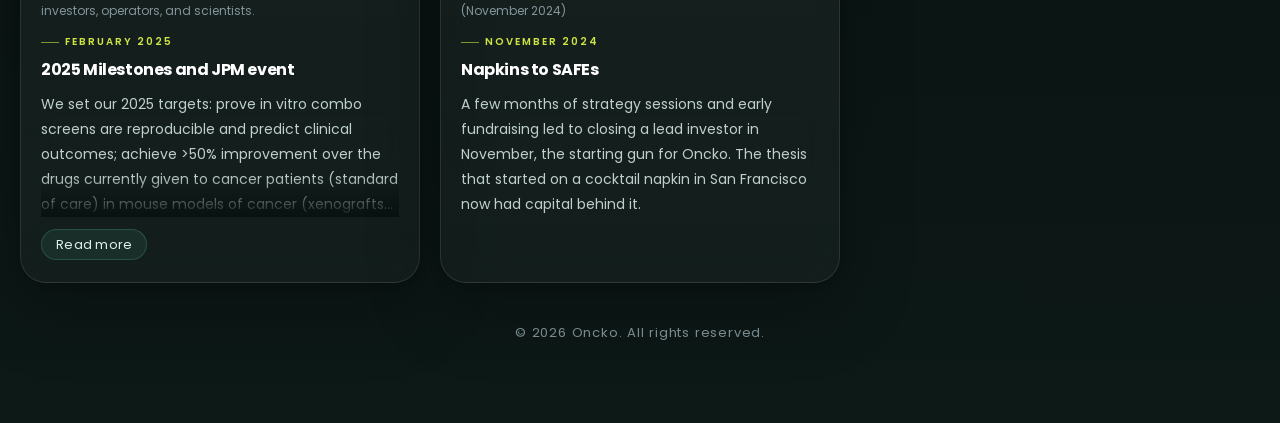
==== commit f770e925: "newsfix" ====
--- a/inthenckoftimes.html
+++ b/inthenckoftimes.html
@@ -757,7 +757,7 @@
   <header class="hero">
     <div class="hero-inner">
       <div class="top-pills">
-        <div class="kicker"><span class="kicker-dot"></span>Posted April 06, 2026</div>
+        <div class="kicker"><span class="kicker-dot"></span>Posted April 07, 2026</div>
       </div>
       <h1>In the <a href="https://en.wikipedia.org/wiki/Binomial_coefficient" target="_blank" rel="noopener noreferrer">nCk</a> of Times</h1>
       <div class="thesis-box"><p>Our engine for combination oncology has gone from concept to in vivo in 12 months. We aim to have our 1st combo in patients by Q2 2027.</p></div>
@@ -777,7 +777,7 @@
     <span class="stat-label">first patient target</span>
   </div>
 </div>
-      <div class="timeline-shell"><div class="timeline-desktop"><div class="timeline-rail-wrap"><div class="timeline-rail"></div><a class="timeline-group above" href="#update-napkins-to-safes" style="left:7.50%;" aria-label="Jump to November 2024 updates"><div class="timeline-group-card"><div class="timeline-month">November 2024</div><div class="timeline-links"><span class="tl-title-link" data-href="#update-napkins-to-safes" role="link" tabindex="0">Napkins to SAFEs</span></div></div><div class="timeline-stem"></div><div class="timeline-dot"><span></span></div></a><a class="timeline-group below" href="#update-2025-milestones-and-jpm-event" style="left:22.81%;" aria-label="Jump to February 2025 updates"><div class="timeline-group-card"><div class="timeline-month">February 2025</div><div class="timeline-links"><span class="tl-title-link" data-href="#update-2025-milestones-and-jpm-event" role="link" tabindex="0">2025 Milestones: and JPM event</span></div></div><div class="timeline-stem"></div><div class="timeline-dot"><span></span></div></a><a class="timeline-group above" href="#update-milestones-hit-more-funding-closed" style="left:42.67%;" aria-label="Jump to November 2025 updates"><div class="timeline-group-card"><div class="timeline-month">November 2025</div><div class="timeline-links"><span class="tl-title-link" data-href="#update-milestones-hit-more-funding-closed" role="link" tabindex="0">Milestones hit. More funding closed.</span></div></div><div class="timeline-stem"></div><div class="timeline-dot"><span></span></div></a><a class="timeline-group below" href="#update-2026-evolving-the-platform" style="left:57.98%;" aria-label="Jump to January 2026 updates"><div class="timeline-group-card"><div class="timeline-month">January 2026</div><div class="timeline-links"><span class="tl-title-link" data-href="#update-2026-evolving-the-platform" role="link" tabindex="0">2026: Evolving the platform</span></div></div><div class="timeline-stem"></div><div class="timeline-dot"><span></span></div></a><a class="timeline-group above" href="#update-target-first-patient-dosed" style="left:92.50%;" aria-label="Jump to April 2027 updates"><div class="timeline-group-card"><div class="timeline-month">April 2027</div><div class="timeline-links"><span class="tl-title-link" data-href="#update-target-first-patient-dosed" role="link" tabindex="0">Target: First patient dosed</span></div></div><div class="timeline-stem"></div><div class="timeline-dot"><span></span></div></a></div></div><div class="timeline-mobile"><a class="timeline-mobile-item" href="#update-napkins-to-safes" aria-label="Jump to November 2024 updates"><div class="timeline-mobile-dot"><span></span></div><div class="timeline-mobile-content"><div class="timeline-month">November 2024</div><div class="timeline-links"><span class="tl-title-link" data-href="#update-napkins-to-safes" role="link" tabindex="0">Napkins to SAFEs</span></div></div></a><a class="timeline-mobile-item" href="#update-2025-milestones-and-jpm-event" aria-label="Jump to February 2025 updates"><div class="timeline-mobile-dot"><span></span></div><div class="timeline-mobile-content"><div class="timeline-month">February 2025</div><div class="timeline-links"><span class="tl-title-link" data-href="#update-2025-milestones-and-jpm-event" role="link" tabindex="0">2025 Milestones: and JPM event</span></div></div></a><a class="timeline-mobile-item" href="#update-milestones-hit-more-funding-closed" aria-label="Jump to November 2025 updates"><div class="timeline-mobile-dot"><span></span></div><div class="timeline-mobile-content"><div class="timeline-month">November 2025</div><div class="timeline-links"><span class="tl-title-link" data-href="#update-milestones-hit-more-funding-closed" role="link" tabindex="0">Milestones hit. More funding closed.</span></div></div></a><a class="timeline-mobile-item" href="#update-2026-evolving-the-platform" aria-label="Jump to January 2026 updates"><div class="timeline-mobile-dot"><span></span></div><div class="timeline-mobile-content"><div class="timeline-month">January 2026</div><div class="timeline-links"><span class="tl-title-link" data-href="#update-2026-evolving-the-platform" role="link" tabindex="0">2026: Evolving the platform</span></div></div></a><a class="timeline-mobile-item" href="#update-target-first-patient-dosed" aria-label="Jump to April 2027 updates"><div class="timeline-mobile-dot"><span></span></div><div class="timeline-mobile-content"><div class="timeline-month">April 2027</div><div class="timeline-links"><span class="tl-title-link" data-href="#update-target-first-patient-dosed" role="link" tabindex="0">Target: First patient dosed</span></div></div></a></div></div>
+      <div class="timeline-shell"><div class="timeline-desktop"><div class="timeline-rail-wrap"><div class="timeline-rail"></div><a class="timeline-group above" href="#update-napkins-to-safes" style="left:7.50%;" aria-label="Jump to November 2024 updates"><div class="timeline-group-card"><div class="timeline-month">November 2024</div><div class="timeline-links"><span class="tl-title-link" data-href="#update-napkins-to-safes" role="link" tabindex="0">Napkins to SAFEs</span></div></div><div class="timeline-stem"></div><div class="timeline-dot"><span></span></div></a><a class="timeline-group below" href="#update-2025-milestones-and-jpm-event" style="left:22.81%;" aria-label="Jump to February 2025 updates"><div class="timeline-group-card"><div class="timeline-month">February 2025</div><div class="timeline-links"><span class="tl-title-link" data-href="#update-2025-milestones-and-jpm-event" role="link" tabindex="0">2025 Milestones and JPM event</span></div></div><div class="timeline-stem"></div><div class="timeline-dot"><span></span></div></a><a class="timeline-group above" href="#update-milestones-hit-more-funding-closed" style="left:42.67%;" aria-label="Jump to November 2025 updates"><div class="timeline-group-card"><div class="timeline-month">November 2025</div><div class="timeline-links"><span class="tl-title-link" data-href="#update-milestones-hit-more-funding-closed" role="link" tabindex="0">Milestones hit. More funding closed.</span></div></div><div class="timeline-stem"></div><div class="timeline-dot"><span></span></div></a><a class="timeline-group below" href="#update-2026-scale-evolution-translation" style="left:57.98%;" aria-label="Jump to January 2026 updates"><div class="timeline-group-card"><div class="timeline-month">January 2026</div><div class="timeline-links"><span class="tl-title-link" data-href="#update-2026-scale-evolution-translation" role="link" tabindex="0">2026: Scale, Evolution, Translation</span></div></div><div class="timeline-stem"></div><div class="timeline-dot"><span></span></div></a><a class="timeline-group above" href="#update-target-first-patient-dosed" style="left:92.50%;" aria-label="Jump to April 2027 updates"><div class="timeline-group-card"><div class="timeline-month">April 2027</div><div class="timeline-links"><span class="tl-title-link" data-href="#update-target-first-patient-dosed" role="link" tabindex="0">Target: First patient dosed</span></div></div><div class="timeline-stem"></div><div class="timeline-dot"><span></span></div></a></div></div><div class="timeline-mobile"><a class="timeline-mobile-item" href="#update-napkins-to-safes" aria-label="Jump to November 2024 updates"><div class="timeline-mobile-dot"><span></span></div><div class="timeline-mobile-content"><div class="timeline-month">November 2024</div><div class="timeline-links"><span class="tl-title-link" data-href="#update-napkins-to-safes" role="link" tabindex="0">Napkins to SAFEs</span></div></div></a><a class="timeline-mobile-item" href="#update-2025-milestones-and-jpm-event" aria-label="Jump to February 2025 updates"><div class="timeline-mobile-dot"><span></span></div><div class="timeline-mobile-content"><div class="timeline-month">February 2025</div><div class="timeline-links"><span class="tl-title-link" data-href="#update-2025-milestones-and-jpm-event" role="link" tabindex="0">2025 Milestones and JPM event</span></div></div></a><a class="timeline-mobile-item" href="#update-milestones-hit-more-funding-closed" aria-label="Jump to November 2025 updates"><div class="timeline-mobile-dot"><span></span></div><div class="timeline-mobile-content"><div class="timeline-month">November 2025</div><div class="timeline-links"><span class="tl-title-link" data-href="#update-milestones-hit-more-funding-closed" role="link" tabindex="0">Milestones hit. More funding closed.</span></div></div></a><a class="timeline-mobile-item" href="#update-2026-scale-evolution-translation" aria-label="Jump to January 2026 updates"><div class="timeline-mobile-dot"><span></span></div><div class="timeline-mobile-content"><div class="timeline-month">January 2026</div><div class="timeline-links"><span class="tl-title-link" data-href="#update-2026-scale-evolution-translation" role="link" tabindex="0">2026: Scale, Evolution, Translation</span></div></div></a><a class="timeline-mobile-item" href="#update-target-first-patient-dosed" aria-label="Jump to April 2027 updates"><div class="timeline-mobile-dot"><span></span></div><div class="timeline-mobile-content"><div class="timeline-month">April 2027</div><div class="timeline-links"><span class="tl-title-link" data-href="#update-target-first-patient-dosed" role="link" tabindex="0">Target: First patient dosed</span></div></div></a></div></div>
     </div>
   </header>
 
@@ -801,12 +801,12 @@
   <div class="card-body">
     <div class="image-frame"><img src="img/ncktimes/202601.jpg" alt="Rapid evolutionary experimental cycles, Oncko&#x27;s 2026 engine." loading="lazy" decoding="async"></div><div class="figure-caption"><p>Rapid evolutionary experimental cycles, Oncko's 2026 engine.</p></div>
     <div class="date">January 2026</div>
-    <h2 id="update-2026-evolving-the-platform">2026: Evolving the platform</h2>
+    <h2 id="update-2026-scale-evolution-translation">2026: Scale, Evolution, Translation</h2>
     <div class="richtext summary"><p>We're sharpening our focus on 2L NSCLC, patients who've already exhausted frontline therapy. These tumors are resistant, heterogeneous, and badly served by standard preclinical models. Oncko is built to meet them where they are.</p>
-<p>Year 1 → Year 2 targets:
-Evidence base: in vitro only →  layered clinical and mechanistic data
-Scale of testing: 10 → 100 combos tested in vivo
-Program maturity: 1 early screen →  2 pharma/investor-grade packages with defensible IP</p></div>
+<p><u>Year 1 → Year 2 targets</u>:</p>
+<p><u>Evidence base</u>: in vitro only →  layered clinical and mechanistic data</p>
+<p><u>Scale of testing</u>: 10 → 100 combos tested in vivo</p>
+<p><u>Program maturity</u>: 1 early screen →  2 pharma/investor-grade packages with defensible IP</p></div>
     <button class="read-more-btn" type="button" onclick="toggleReadMore(this)" aria-expanded="false" hidden>Read more</button>
     
   </div>
@@ -825,7 +825,7 @@
   <div class="card-body">
     <div class="image-frame"><img src="img/ncktimes/202502.jpg" alt="AI × biology event we hosted bringing together 100 investors, operators, and scientists." loading="lazy" decoding="async"></div><div class="figure-caption"><p>AI × biology event we hosted bringing together 100 investors, operators, and scientists.</p></div>
     <div class="date">February 2025</div>
-    <h2 id="update-2025-milestones-and-jpm-event">2025 Milestones: and JPM event</h2>
+    <h2 id="update-2025-milestones-and-jpm-event">2025 Milestones and JPM event</h2>
     <div class="richtext summary"><p>We set our 2025 targets: prove in vitro combo screens are reproducible and predict clinical outcomes; achieve &gt;50% improvement over the drugs currently given to cancer patients (standard of care) in mouse models of cancer (xenografts). Alongside that, our AI x bio side event at JPM drew 100 attendees: pharma, investors, founders, and AI researchers in one room.</p></div>
     <button class="read-more-btn" type="button" onclick="toggleReadMore(this)" aria-expanded="false" hidden>Read more</button>
     
@@ -833,7 +833,7 @@
 </article>
 <article class="card">
   <div class="card-body">
-    <div class="image-frame"><img src="img/ncktimes/202411.jpg" alt="Napkin sketch (June 2024 in SF) and our 1st signed investment (November 2024)" loading="lazy" decoding="async"></div><div class="figure-caption"><p>Napkin sketch (June 2024 in SF) and our 1st signed investment (November 2024)</p></div>
+    <div class="image-frame"><img src="img/ncktimes/202411.jpg" alt="Napkin sketch (June 2024) and our 1st signed investment (November 2024)" loading="lazy" decoding="async"></div><div class="figure-caption"><p>Napkin sketch (June 2024) and our 1st signed investment (November 2024)</p></div>
     <div class="date">November 2024</div>
     <h2 id="update-napkins-to-safes">Napkins to SAFEs</h2>
     <div class="richtext summary"><p>A few months of strategy sessions and early fundraising led to closing a lead investor in November, the starting gun for Oncko. The thesis that started on a cocktail napkin in San Francisco now had capital behind it.</p></div>
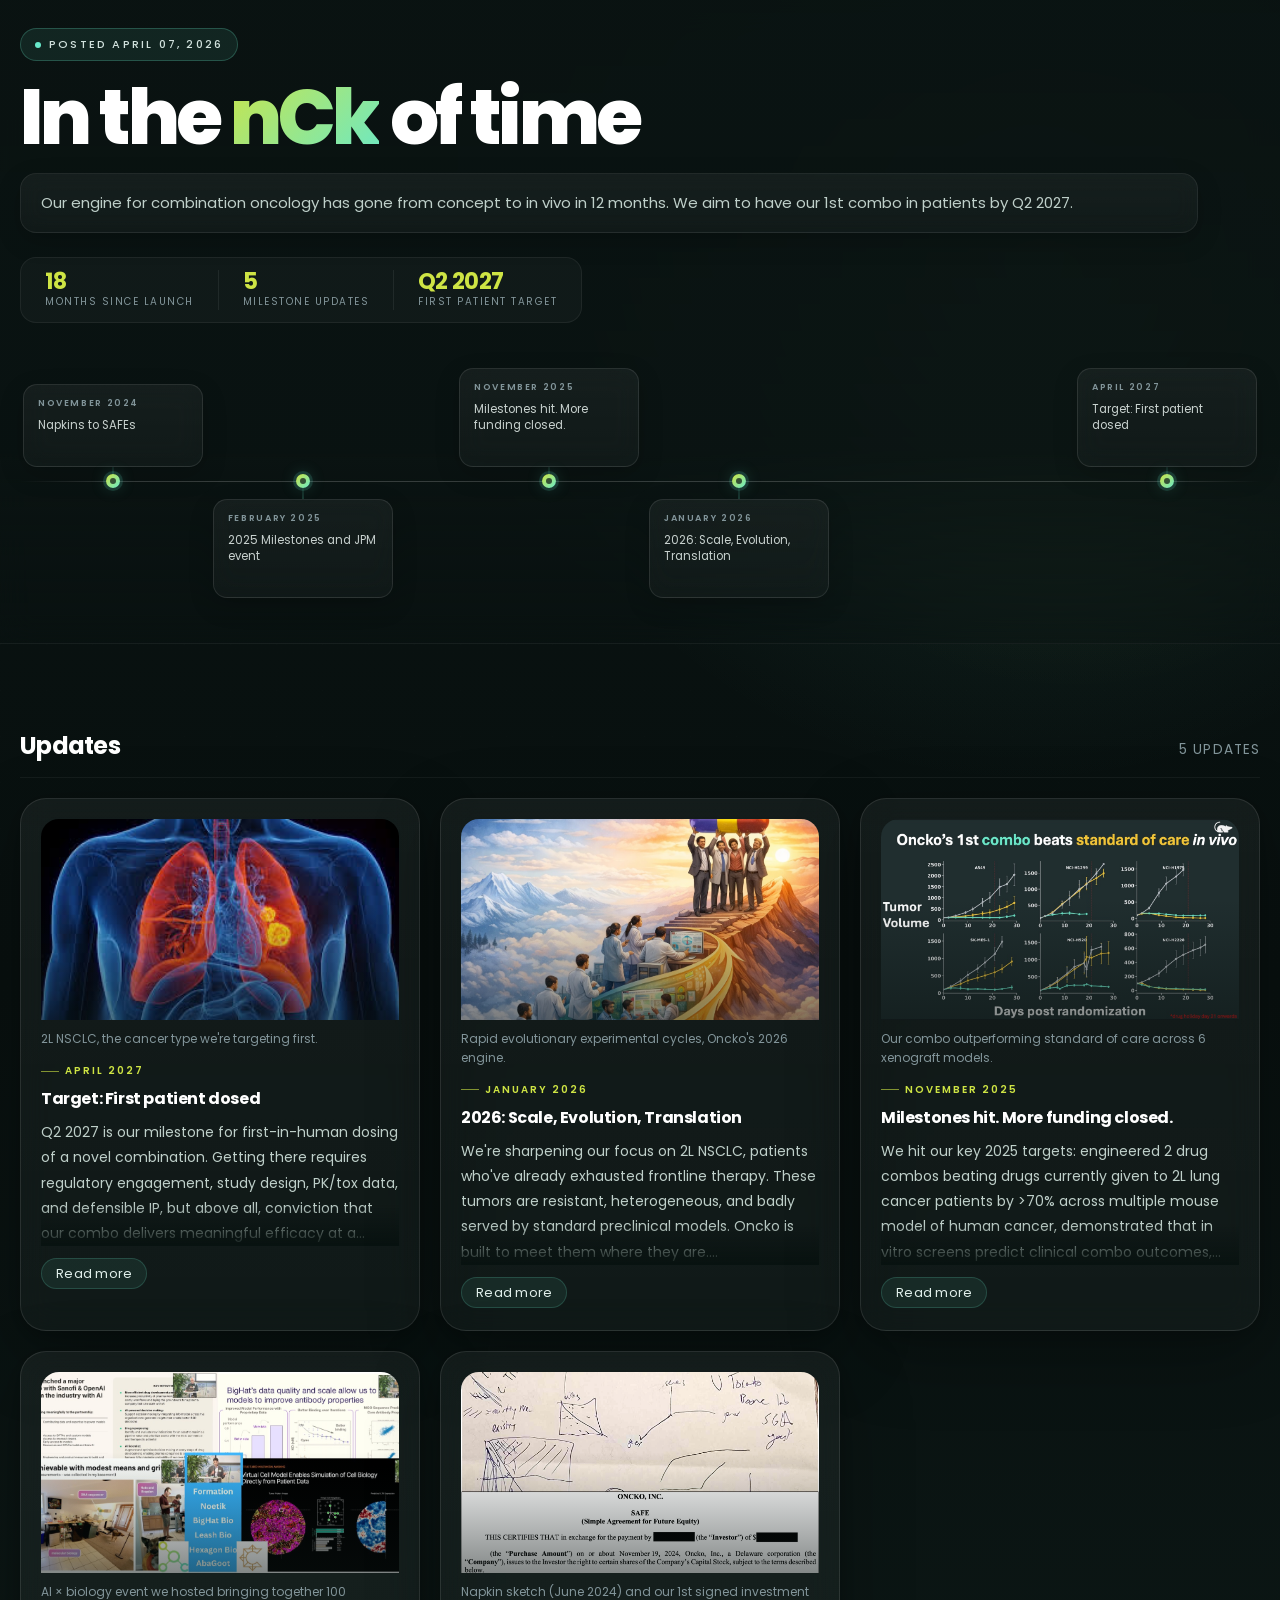
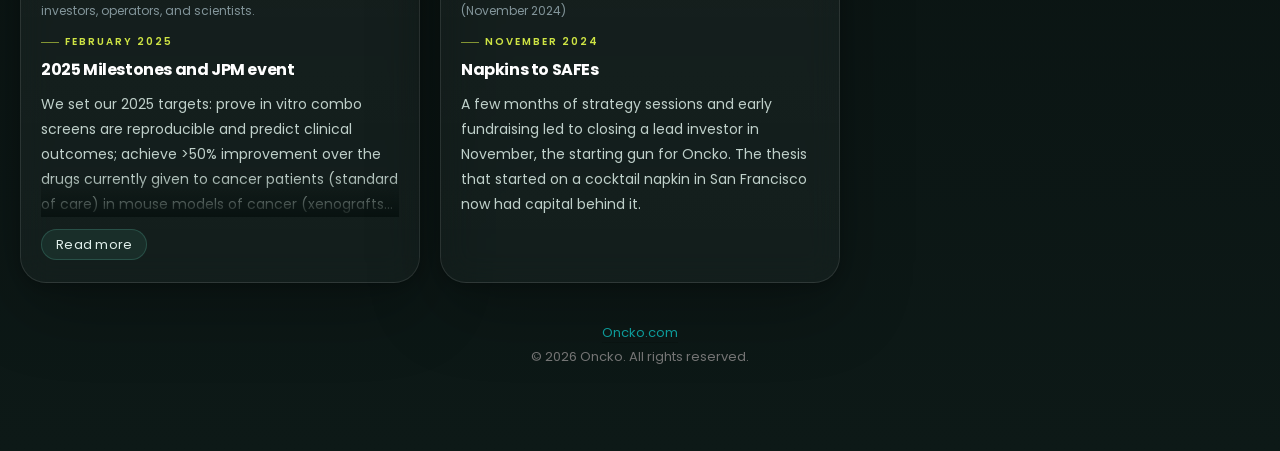
==== commit 94d8d152: "fixes" ====
--- a/inthenckoftimes.html
+++ b/inthenckoftimes.html
@@ -5,9 +5,9 @@
   <meta name="viewport" content="width=device-width, initial-scale=1.0" />
   <meta name="color-scheme" content="dark" />
   <meta name="robots" content="noindex, nofollow" />
-  <title>In the nCk of Times</title>
+  <title>In the nCk of time</title>
   <!-- OG / social -->
-  <meta property="og:title" content="In the nCk of Times" />
+  <meta property="og:title" content="In the nCk of time" />
   <meta property="og:description" content="Our engine for combination oncology has gone from concept to in vivo in 12 months. We aim to have our 1st combo in patients by Q2 2027." />
   <meta property="og:type" content="website" />
   <!-- Fonts -->
@@ -716,12 +716,34 @@
 }
 
 /* ─── Footer ─────────────────────────────────────────────────────────────── */
+.footer {
+  margin-top: 40px;
+  text-align: center;
+}
+
 .footer-note {
-  color: var(--muted-2);
-  text-align: center;
-  padding-top: 40px;
-  font-size: 0.82rem;
-  letter-spacing: 0.06em;
+  font-size: 13px;
+  color: #777;
+  margin: 4px 0;
+}
+
+.footer-link {
+  color: #0EA5A4;              
+  text-decoration: none;
+  border-bottom: 1px solid rgba(0,0,0,0.15);
+}
+
+.footer-link:visited {
+  color: #0C8F8E;              /* prevents purple visited link */
+}
+
+.footer-link:hover {
+  color: #a0fff0;
+  border-bottom-color: rgba(0,0,0,0.5);
+}
+
+.footer-link:active {
+  color: #a0fff0;
 }
 
 /* ─── Entrance animations ───────────────────────────────────────────────── */
@@ -759,7 +781,7 @@
       <div class="top-pills">
         <div class="kicker"><span class="kicker-dot"></span>Posted April 07, 2026</div>
       </div>
-      <h1>In the <a href="https://en.wikipedia.org/wiki/Binomial_coefficient" target="_blank" rel="noopener noreferrer">nCk</a> of Times</h1>
+      <h1>In the <a href="https://en.wikipedia.org/wiki/Binomial_coefficient" target="_blank" rel="noopener noreferrer">nCk</a> of time</h1>
       <div class="thesis-box"><p>Our engine for combination oncology has gone from concept to in vivo in 12 months. We aim to have our 1st combo in patients by Q2 2027.</p></div>
       <div class="stats-bar">
   <div class="stat-item">
@@ -848,8 +870,15 @@
       <div class="closing-body richtext"><p>The next phase is about converting platform advantage into clinical readiness: deepening validation, sharpening program selection, and translating a compounding data engine toward first human dosing in Q2 2027.</p></div>
     </div> -->
 
-
-    <div class="footer-note">&copy; 2026 Oncko. All rights reserved.</div>
+<div class="footer">
+  <div class="footer-note">
+    <a href="https://www.oncko.com" class="footer-link">Oncko.com</a>
+  </div>
+  <div class="footer-note">
+    &copy; 2026 Oncko. All rights reserved.
+  </div>
+</div>
+
   </main>
 
   <script>
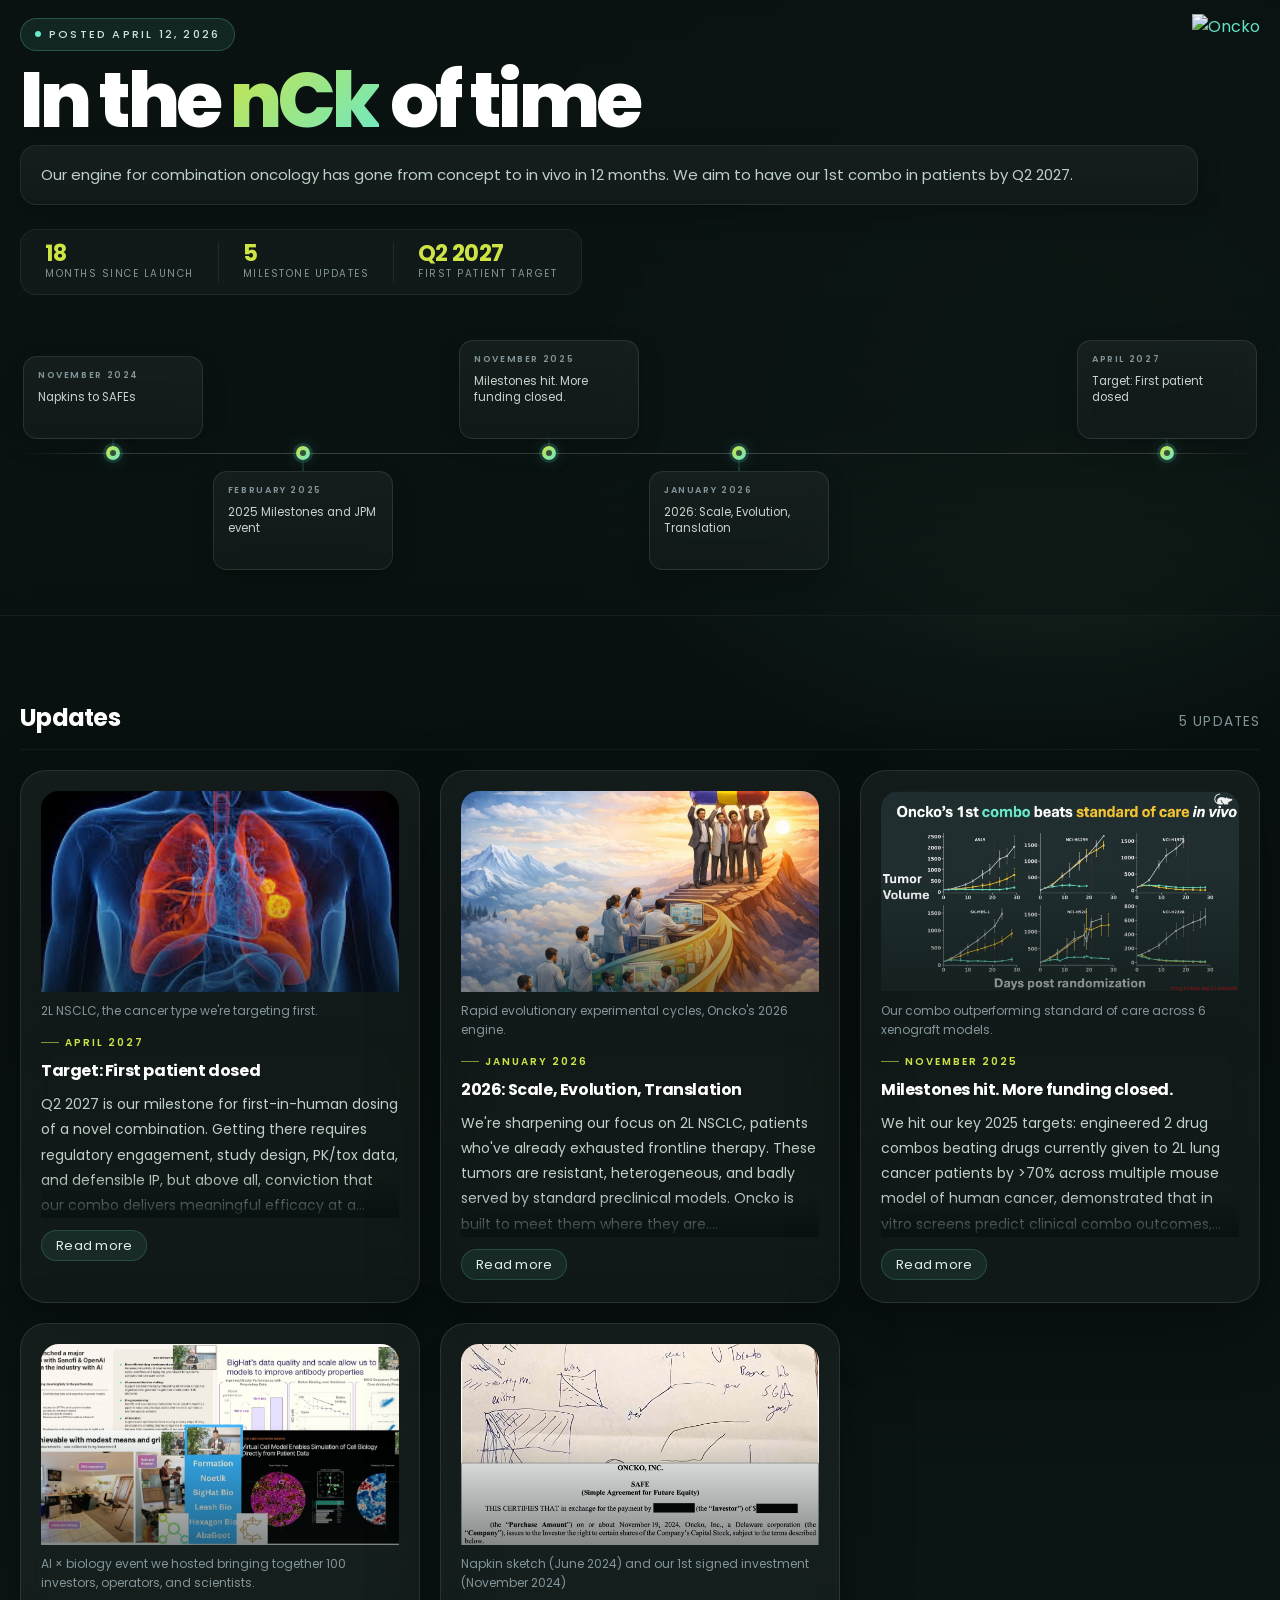
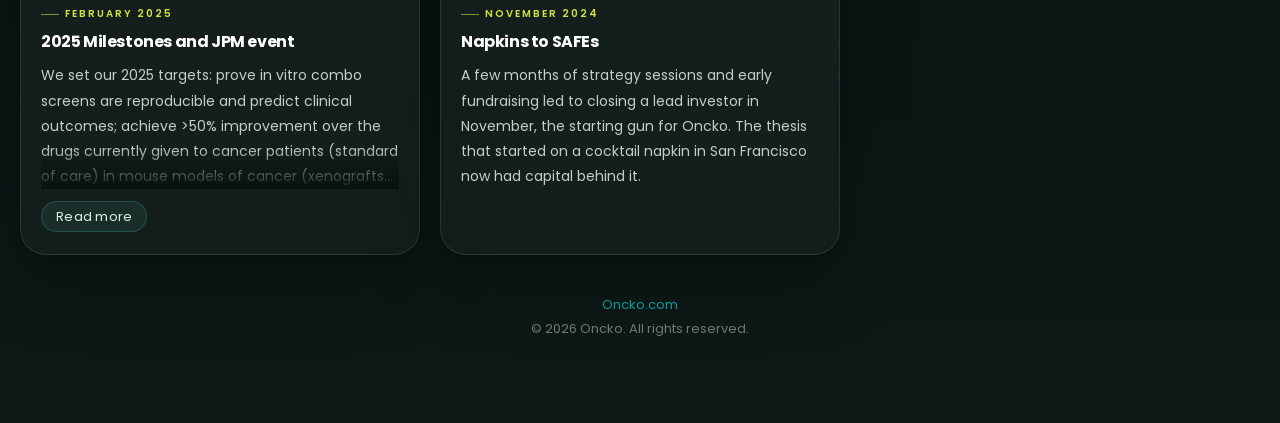
==== commit 37c3dc1b: "fix header" ====
--- a/inthenckoftimes.html
+++ b/inthenckoftimes.html
@@ -85,10 +85,18 @@
   width: min(1280px, calc(100% - 40px));
   margin: 0 auto;
 }
-.hero-inner { padding: 28px 0 0; }
+.hero-inner { padding: 14px 0 0; }
+
+.hero-top {
+  display: flex;
+  align-items: center;
+  justify-content: space-between;
+  gap: 16px;
+  margin-bottom: 12px;
+}
 
 /* Top pill */
-.top-pills { display: flex; gap: 10px; flex-wrap: wrap; margin-bottom: 20px; }
+.top-pills { display: flex; gap: 10px; flex-wrap: wrap; margin-bottom: 0; }
 .kicker {
   display: inline-flex;
   align-items: center;
@@ -115,16 +123,33 @@
   50% { opacity: 0.5; transform: scale(0.7); }
 }
 
+.logo-link {
+  display: inline-flex;
+  align-items: center;
+  flex-shrink: 0;
+}
+.logo-link img {
+  height: 40px;
+  width: auto;
+  display: block;
+  opacity: 0.96;
+  transition: opacity 0.2s ease, transform 0.2s ease;
+}
+.logo-link:hover img {
+  opacity: 1;
+  transform: translateY(-1px);
+}
+
 /* Headline */
 h1 {
   font-family: var(--font-display);
   font-size: clamp(2.6rem, 6vw, 5.2rem);
-  line-height: 0.94;
+  line-height: 0.9;
   letter-spacing: -0.05em;
   font-weight: 800;
-  margin-bottom: 20px;
-}
-h1 a {
+  margin-bottom: 10px;
+}
+.nck {
   background: linear-gradient(135deg, var(--brand-lime) 0%, var(--brand-mint) 100%);
   -webkit-background-clip: text;
   -webkit-text-fill-color: transparent;
@@ -764,6 +789,13 @@
 }
 @media (max-width: 600px) {
   .hero-inner, .shell { width: calc(100% - 28px); }
+  .hero-top {
+    flex-wrap: wrap;
+    align-items: center;
+    justify-content: flex-start;
+    gap: 10px 14px;
+  }
+  .logo-link img { height: 32px; }
   .grid { grid-template-columns: 1fr; }
   .stats-bar {
     flex-direction: column;
@@ -771,17 +803,22 @@
   }
   .stat-divider { width: 40px; height: 1px; }
   .closing-box { padding: 24px 20px; }
-  h1 { margin-bottom: 16px; }
+  h1 { margin-bottom: 8px; }
 }
 </style>
 </head>
 <body>
   <header class="hero">
     <div class="hero-inner">
-      <div class="top-pills">
-        <div class="kicker"><span class="kicker-dot"></span>Posted April 07, 2026</div>
+      <div class="hero-top">
+        <div class="top-pills">
+          <div class="kicker"><span class="kicker-dot"></span>Posted April 12, 2026</div>
+        </div>
+        <a href="https://www.oncko.com" class="logo-link" aria-label="Oncko home">
+          <img src="img/ONCKO-LOGO.svg" alt="Oncko" />
+        </a>
       </div>
-      <h1>In the <a href="https://en.wikipedia.org/wiki/Binomial_coefficient" target="_blank" rel="noopener noreferrer">nCk</a> of time</h1>
+      <h1>In the <span class="nck"><a href="https://en.wikipedia.org/wiki/Binomial_coefficient">nCk</a></span> of time</h1>
       <div class="thesis-box"><p>Our engine for combination oncology has gone from concept to in vivo in 12 months. We aim to have our 1st combo in patients by Q2 2027.</p></div>
       <div class="stats-bar">
   <div class="stat-item">
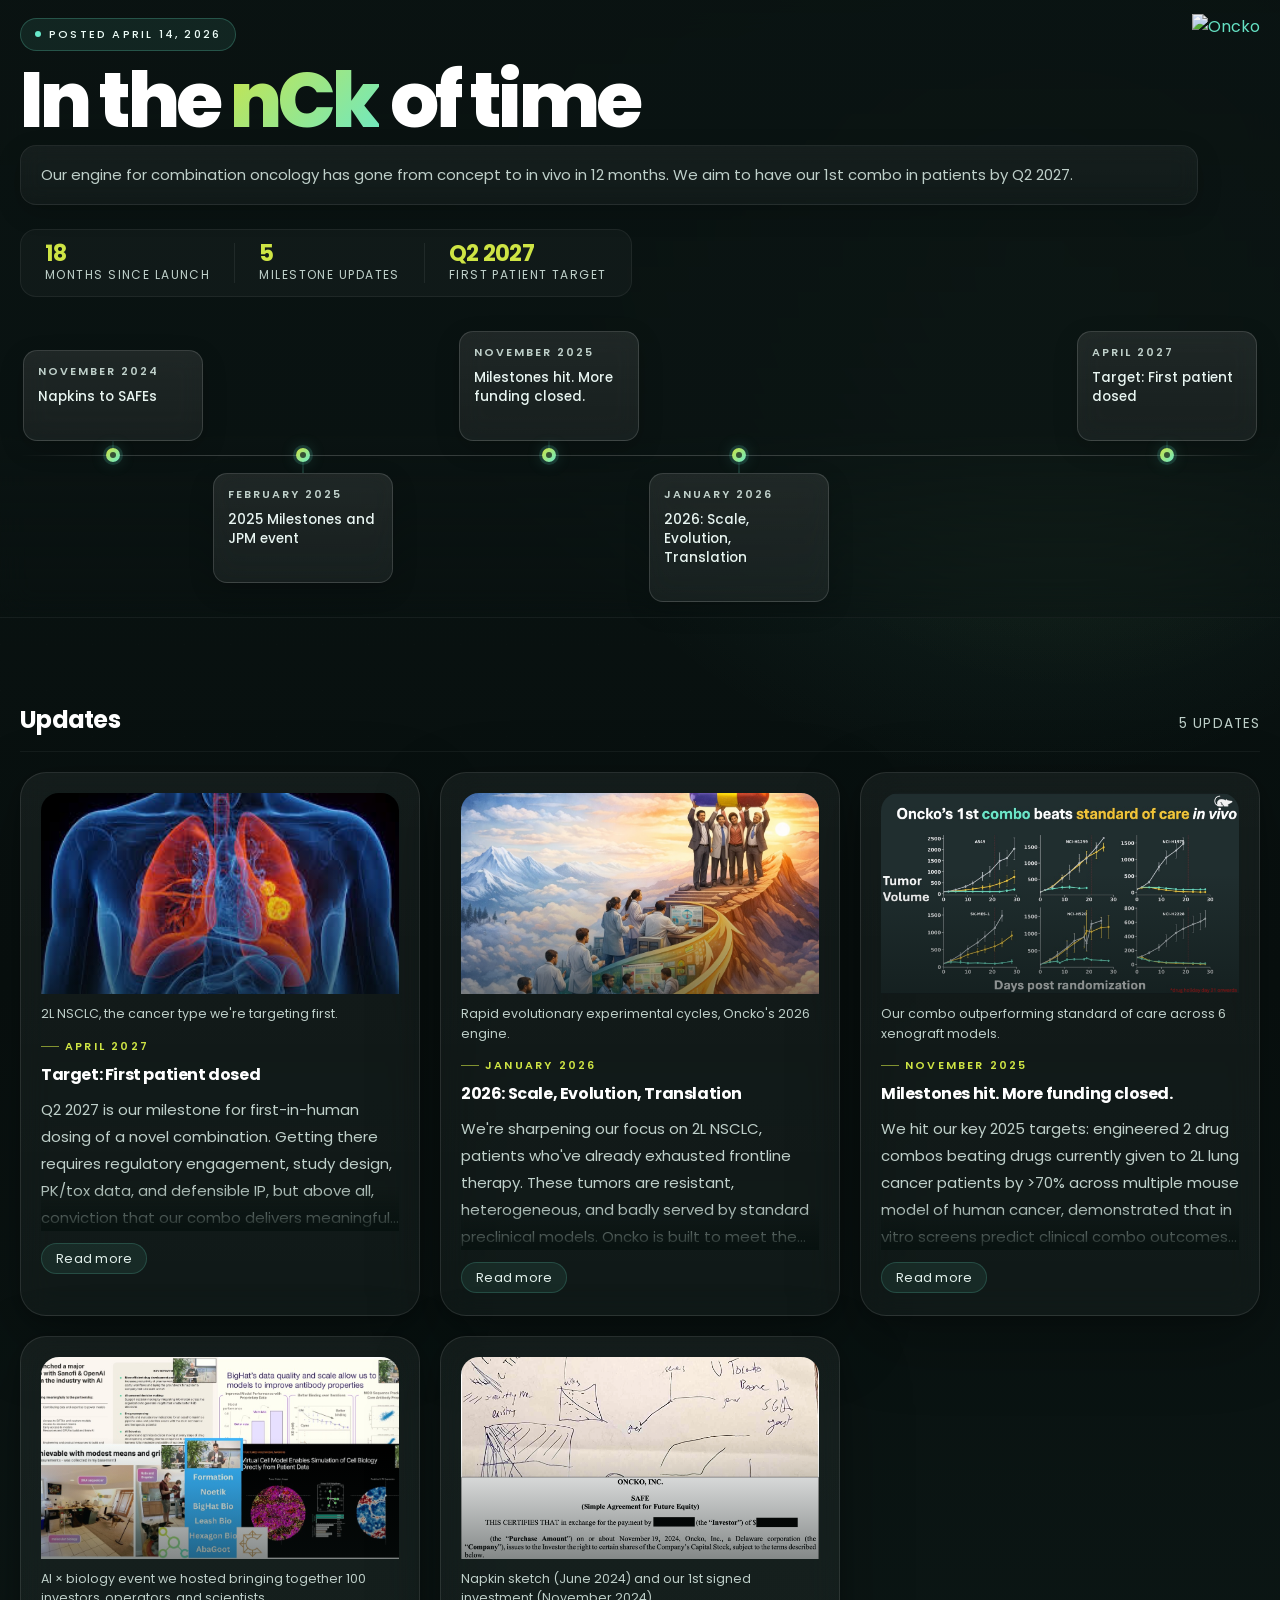
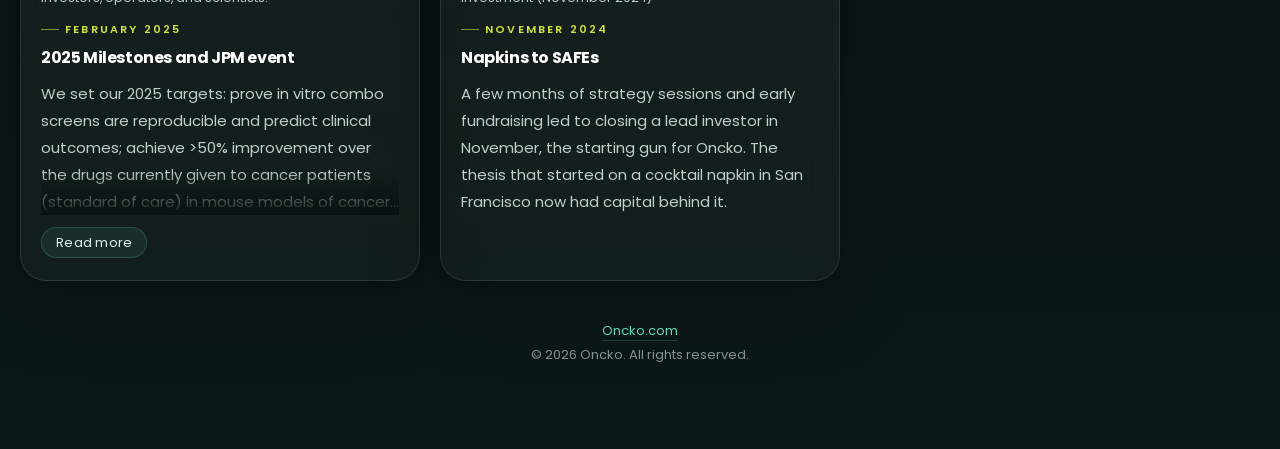
==== commit ef88d256: "Update inthenckoftimes.html" ====
--- a/inthenckoftimes.html
+++ b/inthenckoftimes.html
@@ -105,7 +105,7 @@
   border-radius: 999px;
   border: 1px solid rgba(104,233,202,0.24);
   background: rgba(104,233,202,0.09);
-  color: rgba(236,252,247,0.88);
+  color: rgba(236,252,247,1.0);
   font-size: 11px;
   letter-spacing: 0.2em;
   text-transform: uppercase;
@@ -199,10 +199,10 @@
   line-height: 1;
 }
 .stat-label {
-  font-size: 10px;
-  letter-spacing: 0.15em;
+  font-size: 12px;
+  letter-spacing: 0.12em;
   text-transform: uppercase;
-  color: var(--muted-2);
+  color: var(--muted);
 }
 .stat-divider {
   width: 1px;
@@ -261,8 +261,8 @@
 }
 
 .timeline-group-card {
-  border: 1px solid rgba(255,255,255,0.10);
-  background: var(--panel-bg);
+  border: 1px solid rgba(255,255,255,0.14);
+  background: linear-gradient(180deg, rgba(255,255,255,0.09) 0%, rgba(255,255,255,0.06) 100%);
   border-radius: 14px;
   padding: 12px 14px;
   box-shadow: var(--shadow-sm);
@@ -299,8 +299,8 @@
 }
 
 .timeline-month {
-  color: var(--muted-2);
-  font-size: 9px;
+  color: var(--muted);
+  font-size: 11px;
   letter-spacing: 0.18em;
   text-transform: uppercase;
   margin-bottom: 8px;
@@ -309,10 +309,10 @@
 .timeline-links { display: flex; flex-direction: column; gap: 6px; }
 .timeline-links a {
   display: block;
-  color: rgba(240,250,247,0.82);
-  font-size: 11.5px;
-  line-height: 1.35;
-  font-weight: 400;
+  color: #e8f5f1;
+  font-size: 13.5px;
+  line-height: 1.4;
+  font-weight: 500;
   transition: color 0.2s;
 }
 .timeline-links a:hover { color: #ffffff; }
@@ -352,10 +352,10 @@
 /* Title-link spans (data-href) inside the group card */
 .tl-title-link {
   display: block;
-  color: rgba(240,250,247,0.82);
-  font-size: 11.5px;
-  line-height: 1.35;
-  font-weight: 400;
+  color: #e8f5f1;
+  font-size: 13.5px;
+  line-height: 1.4;
+  font-weight: 500;
   cursor: pointer;
   transition: color 0.2s;
 }
@@ -485,10 +485,10 @@
   /* Individual title spans — same tl-title-link pattern as desktop */
   .timeline-mobile-content .tl-title-link {
     display: block;
-    color: rgba(240,250,247,0.82);
-    font-size: 11.5px;
-    line-height: 1.35;
-    font-weight: 400;
+    color: #e8f5f1;
+    font-size: 13.5px;
+    line-height: 1.4;
+    font-weight: 500;
     cursor: pointer;
     transition: color 0.2s;
   }
@@ -525,7 +525,7 @@
   font-weight: 700;
 }
 .section-kicker {
-  color: var(--muted-2);
+  color: var(--muted);
   font-size: 0.85rem;
   letter-spacing: 0.08em;
   text-transform: uppercase;
@@ -589,8 +589,8 @@
 
 .figure-caption {
   margin-top: 10px;
-  color: var(--muted-2);
-  font-size: 12px;
+  color: var(--muted);
+  font-size: 12.5px;
   line-height: 1.55;
 }
 
@@ -598,7 +598,7 @@
   display: inline-flex;
   align-items: center;
   gap: 6px;
-  font-size: 10px;
+  font-size: 11px;
   letter-spacing: 0.2em;
   text-transform: uppercase;
   color: var(--brand-lime);
@@ -627,7 +627,7 @@
 
 .richtext {
   color: var(--muted);
-  font-size: 14px;
+  font-size: 15px;
   line-height: 1.8;
 }
 .richtext p { margin: 0 0 10px; }
@@ -685,8 +685,8 @@
   padding: 12px 14px;
 }
 .why-label {
-  font-size: 9px;
-  letter-spacing: 0.2em;
+  font-size: 11px;
+  letter-spacing: 0.18em;
   text-transform: uppercase;
   color: var(--brand-mint);
   font-weight: 600;
@@ -748,23 +748,23 @@
 
 .footer-note {
   font-size: 13px;
-  color: #777;
+  color: var(--muted-2);
   margin: 4px 0;
 }
 
 .footer-link {
-  color: #0EA5A4;              
+  color: var(--brand-mint);
   text-decoration: none;
-  border-bottom: 1px solid rgba(0,0,0,0.15);
+  border-bottom: 1px solid rgba(104,233,202,0.2);
 }
 
 .footer-link:visited {
-  color: #0C8F8E;              /* prevents purple visited link */
+  color: var(--brand-mint);
 }
 
 .footer-link:hover {
   color: #a0fff0;
-  border-bottom-color: rgba(0,0,0,0.5);
+  border-bottom-color: rgba(104,233,202,0.5);
 }
 
 .footer-link:active {
@@ -812,7 +812,7 @@
     <div class="hero-inner">
       <div class="hero-top">
         <div class="top-pills">
-          <div class="kicker"><span class="kicker-dot"></span>Posted April 12, 2026</div>
+          <div class="kicker"><span class="kicker-dot"></span>Posted April 14, 2026</div>
         </div>
         <a href="https://www.oncko.com" class="logo-link" aria-label="Oncko home">
           <img src="img/ONCKO-LOGO.svg" alt="Oncko" />
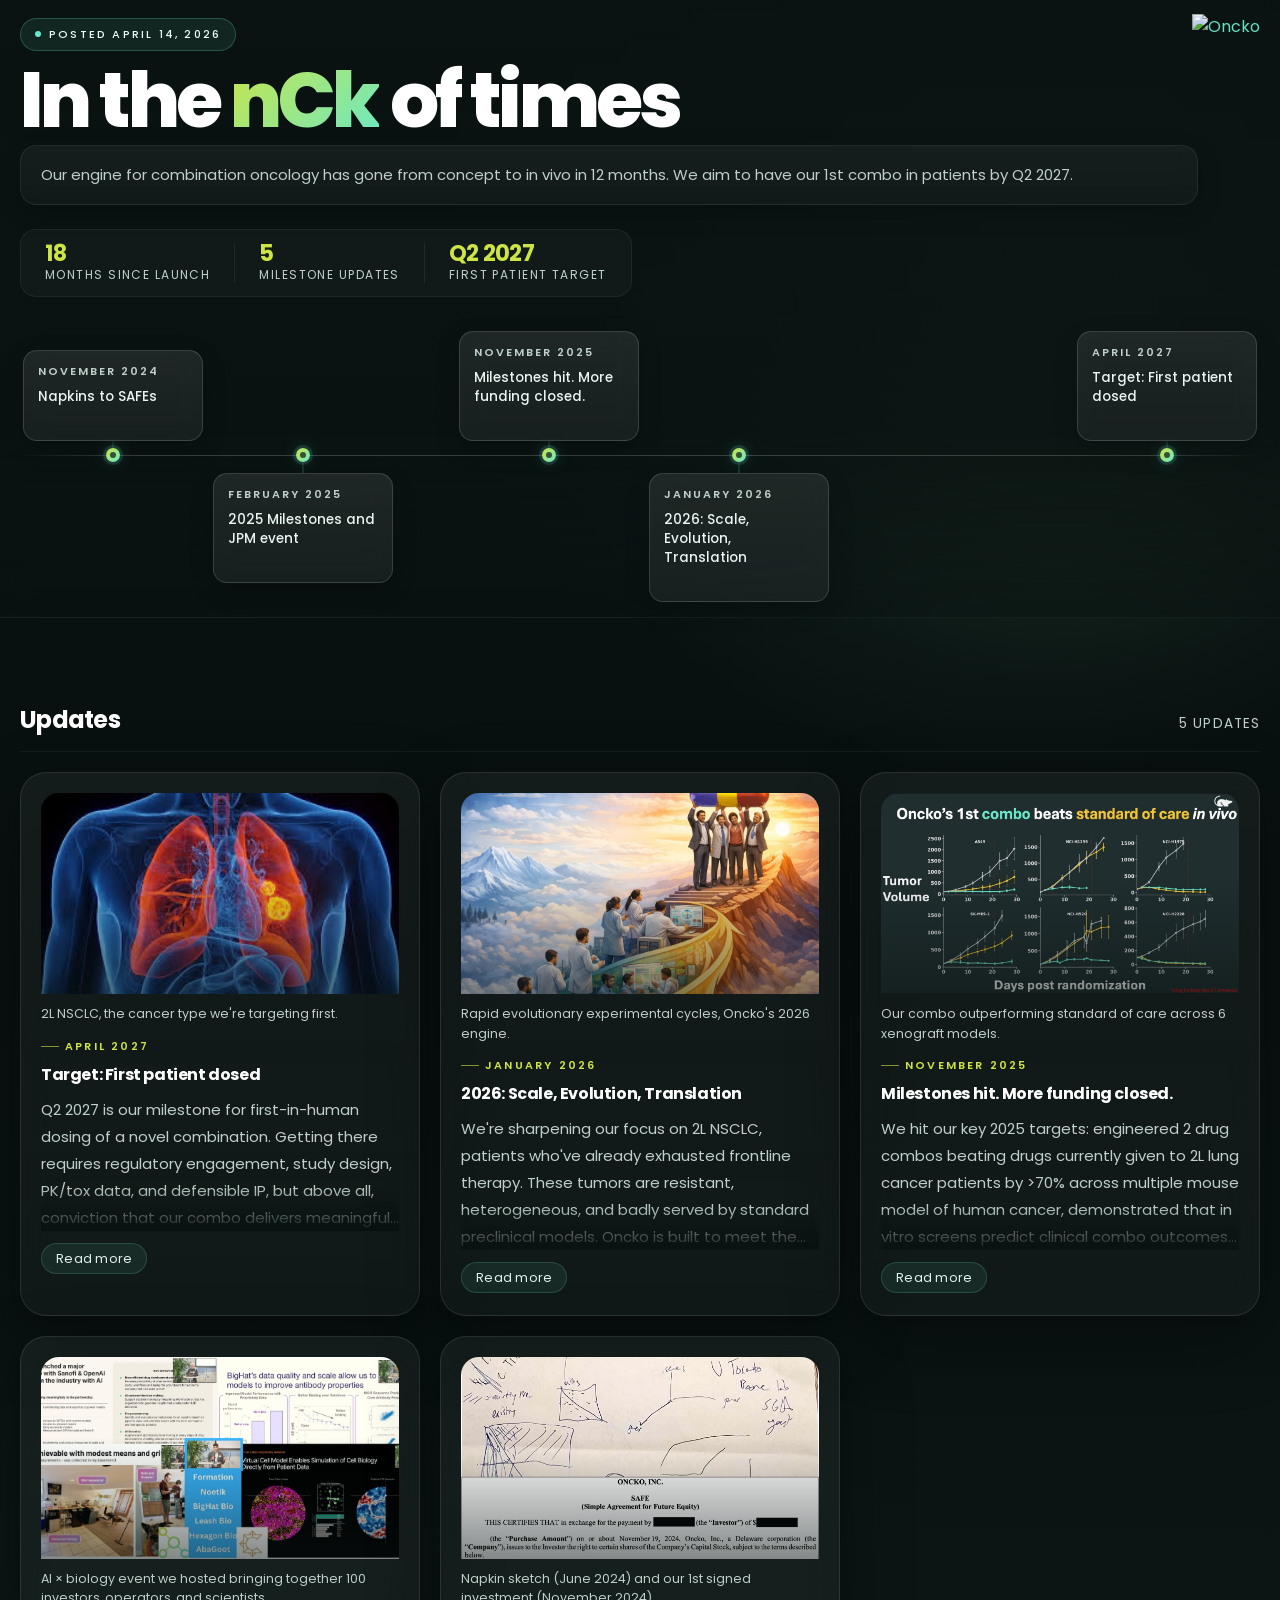
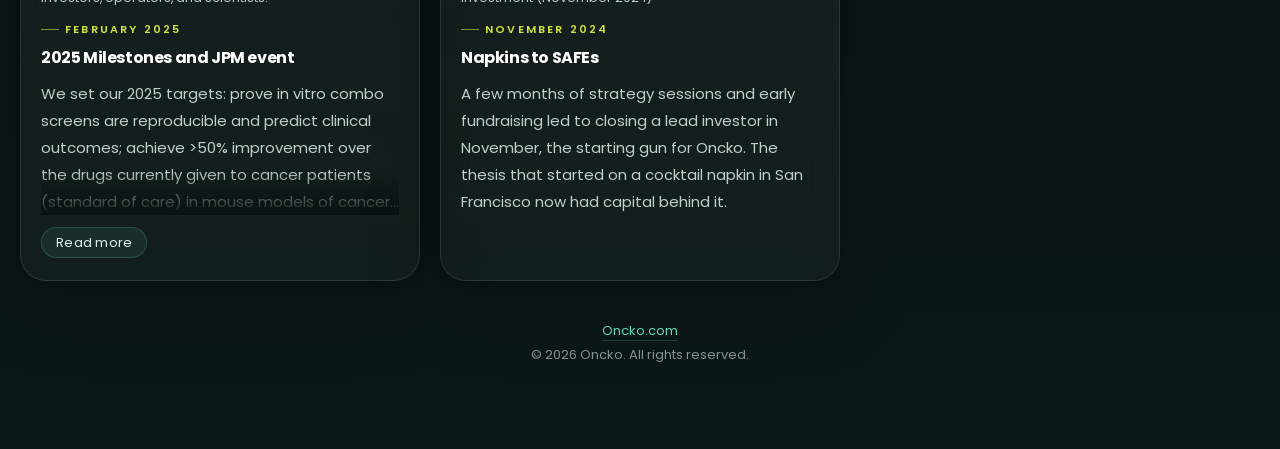
==== commit de3fdc8a: "times" ====
--- a/inthenckoftimes.html
+++ b/inthenckoftimes.html
@@ -7,7 +7,7 @@
   <meta name="robots" content="noindex, nofollow" />
   <title>In the nCk of time</title>
   <!-- OG / social -->
-  <meta property="og:title" content="In the nCk of time" />
+  <meta property="og:title" content="In the nCk of times" />
   <meta property="og:description" content="Our engine for combination oncology has gone from concept to in vivo in 12 months. We aim to have our 1st combo in patients by Q2 2027." />
   <meta property="og:type" content="website" />
   <!-- Fonts -->
@@ -818,7 +818,7 @@
           <img src="img/ONCKO-LOGO.svg" alt="Oncko" />
         </a>
       </div>
-      <h1>In the <span class="nck"><a href="https://en.wikipedia.org/wiki/Binomial_coefficient">nCk</a></span> of time</h1>
+      <h1>In the <span class="nck"><a href="https://en.wikipedia.org/wiki/Binomial_coefficient">nCk</a></span> of times</h1>
       <div class="thesis-box"><p>Our engine for combination oncology has gone from concept to in vivo in 12 months. We aim to have our 1st combo in patients by Q2 2027.</p></div>
       <div class="stats-bar">
   <div class="stat-item">
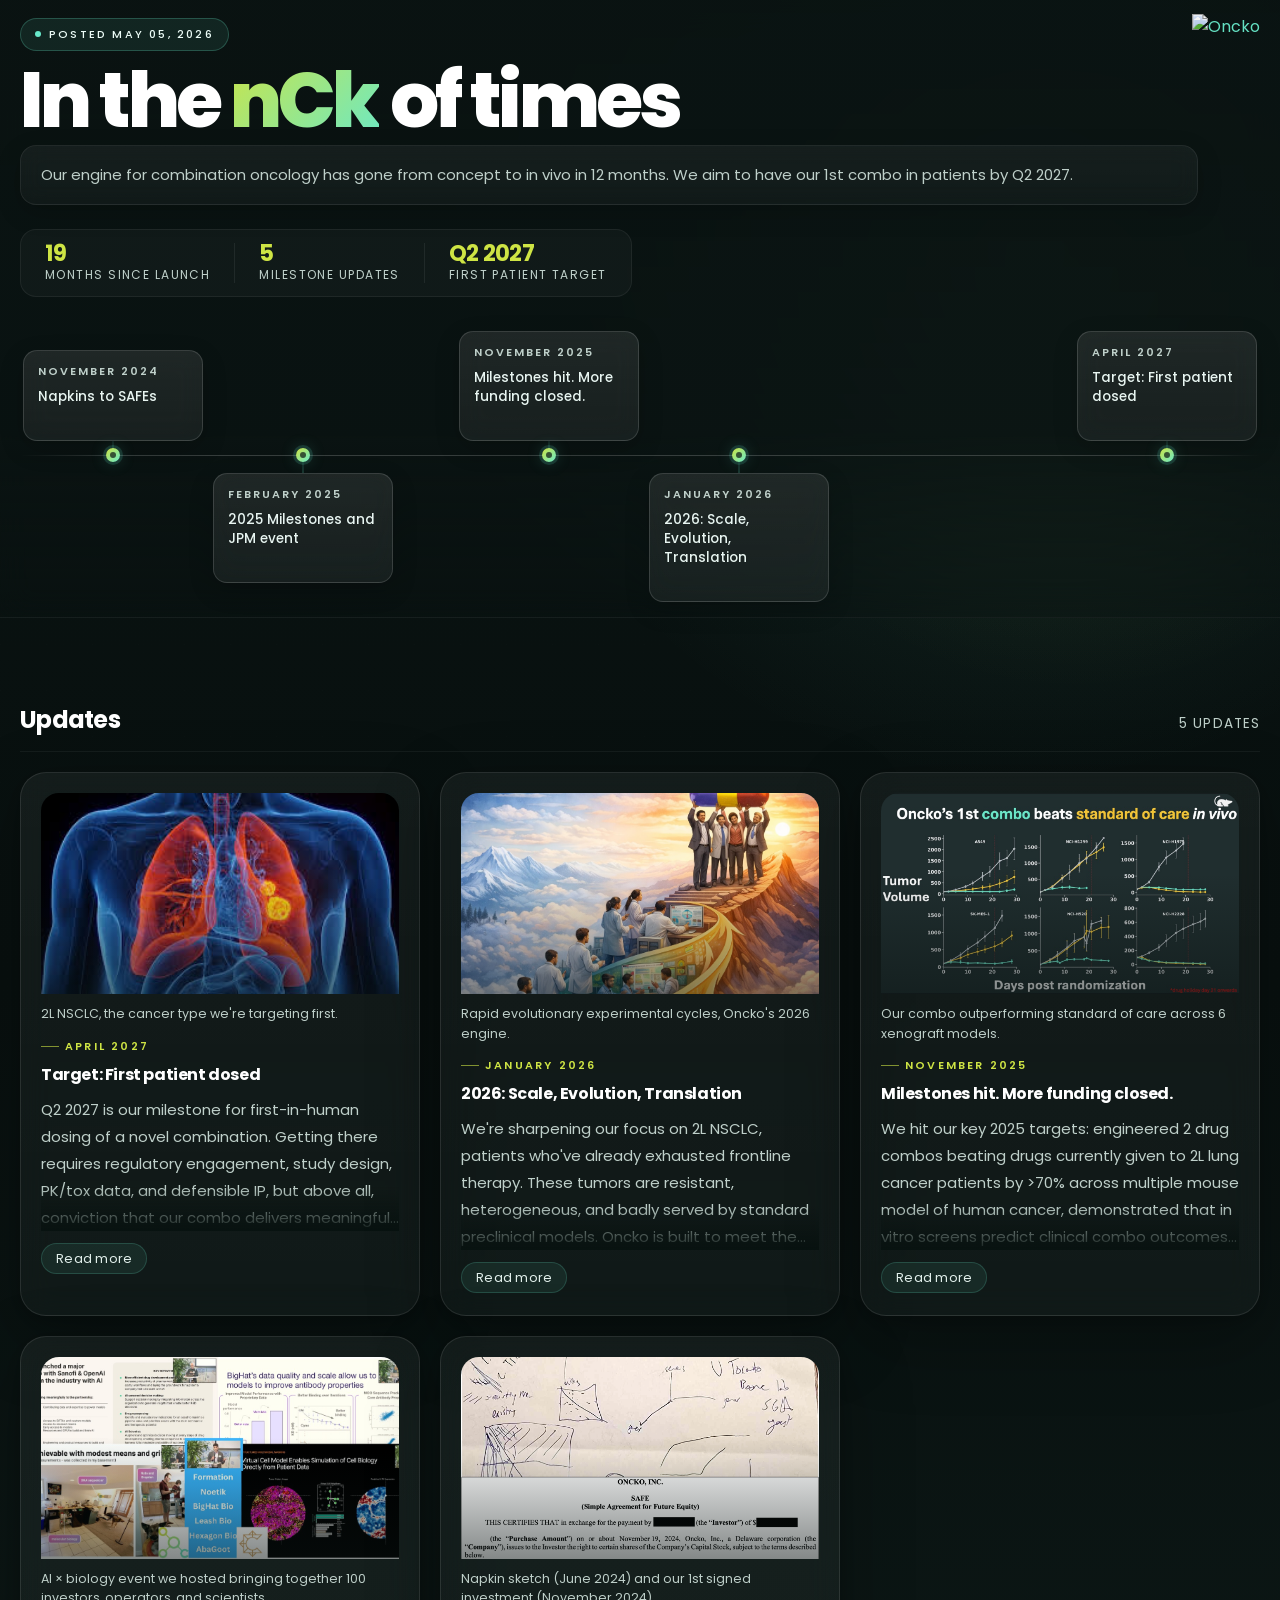
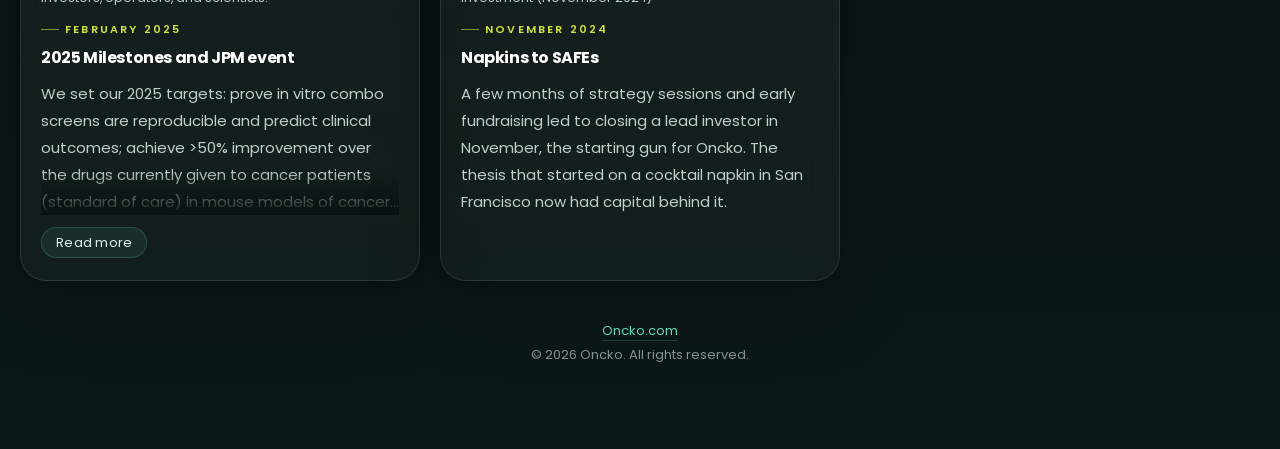
==== commit a3dac686: "Update inthenckoftimes.html" ====
--- a/inthenckoftimes.html
+++ b/inthenckoftimes.html
@@ -5,7 +5,7 @@
   <meta name="viewport" content="width=device-width, initial-scale=1.0" />
   <meta name="color-scheme" content="dark" />
   <meta name="robots" content="noindex, nofollow" />
-  <title>In the nCk of time</title>
+  <title>In the nCk of times</title>
   <!-- OG / social -->
   <meta property="og:title" content="In the nCk of times" />
   <meta property="og:description" content="Our engine for combination oncology has gone from concept to in vivo in 12 months. We aim to have our 1st combo in patients by Q2 2027." />
@@ -812,7 +812,7 @@
     <div class="hero-inner">
       <div class="hero-top">
         <div class="top-pills">
-          <div class="kicker"><span class="kicker-dot"></span>Posted April 14, 2026</div>
+          <div class="kicker"><span class="kicker-dot"></span>Posted May 05, 2026</div>
         </div>
         <a href="https://www.oncko.com" class="logo-link" aria-label="Oncko home">
           <img src="img/ONCKO-LOGO.svg" alt="Oncko" />
@@ -822,7 +822,7 @@
       <div class="thesis-box"><p>Our engine for combination oncology has gone from concept to in vivo in 12 months. We aim to have our 1st combo in patients by Q2 2027.</p></div>
       <div class="stats-bar">
   <div class="stat-item">
-    <span class="stat-num">18</span>
+    <span class="stat-num">19</span>
     <span class="stat-label">months since launch</span>
   </div>
   <div class="stat-divider"></div>
